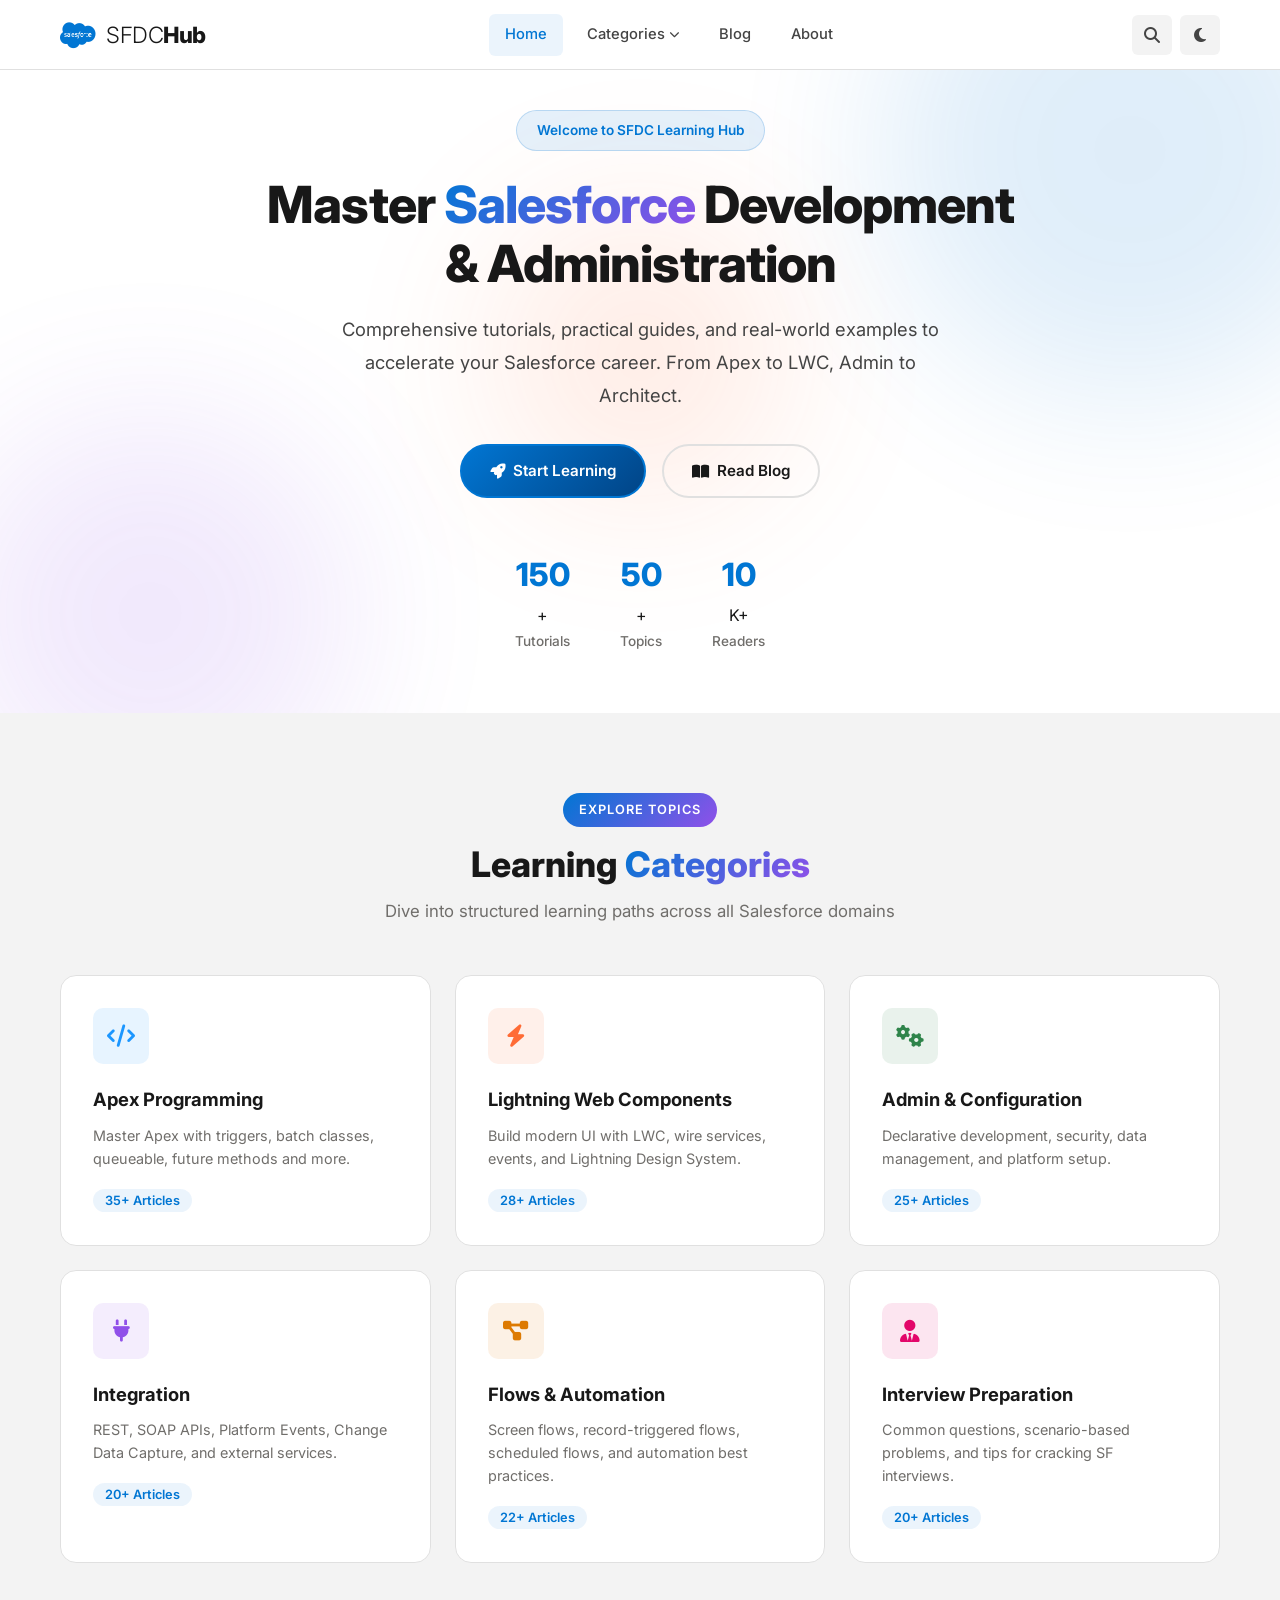
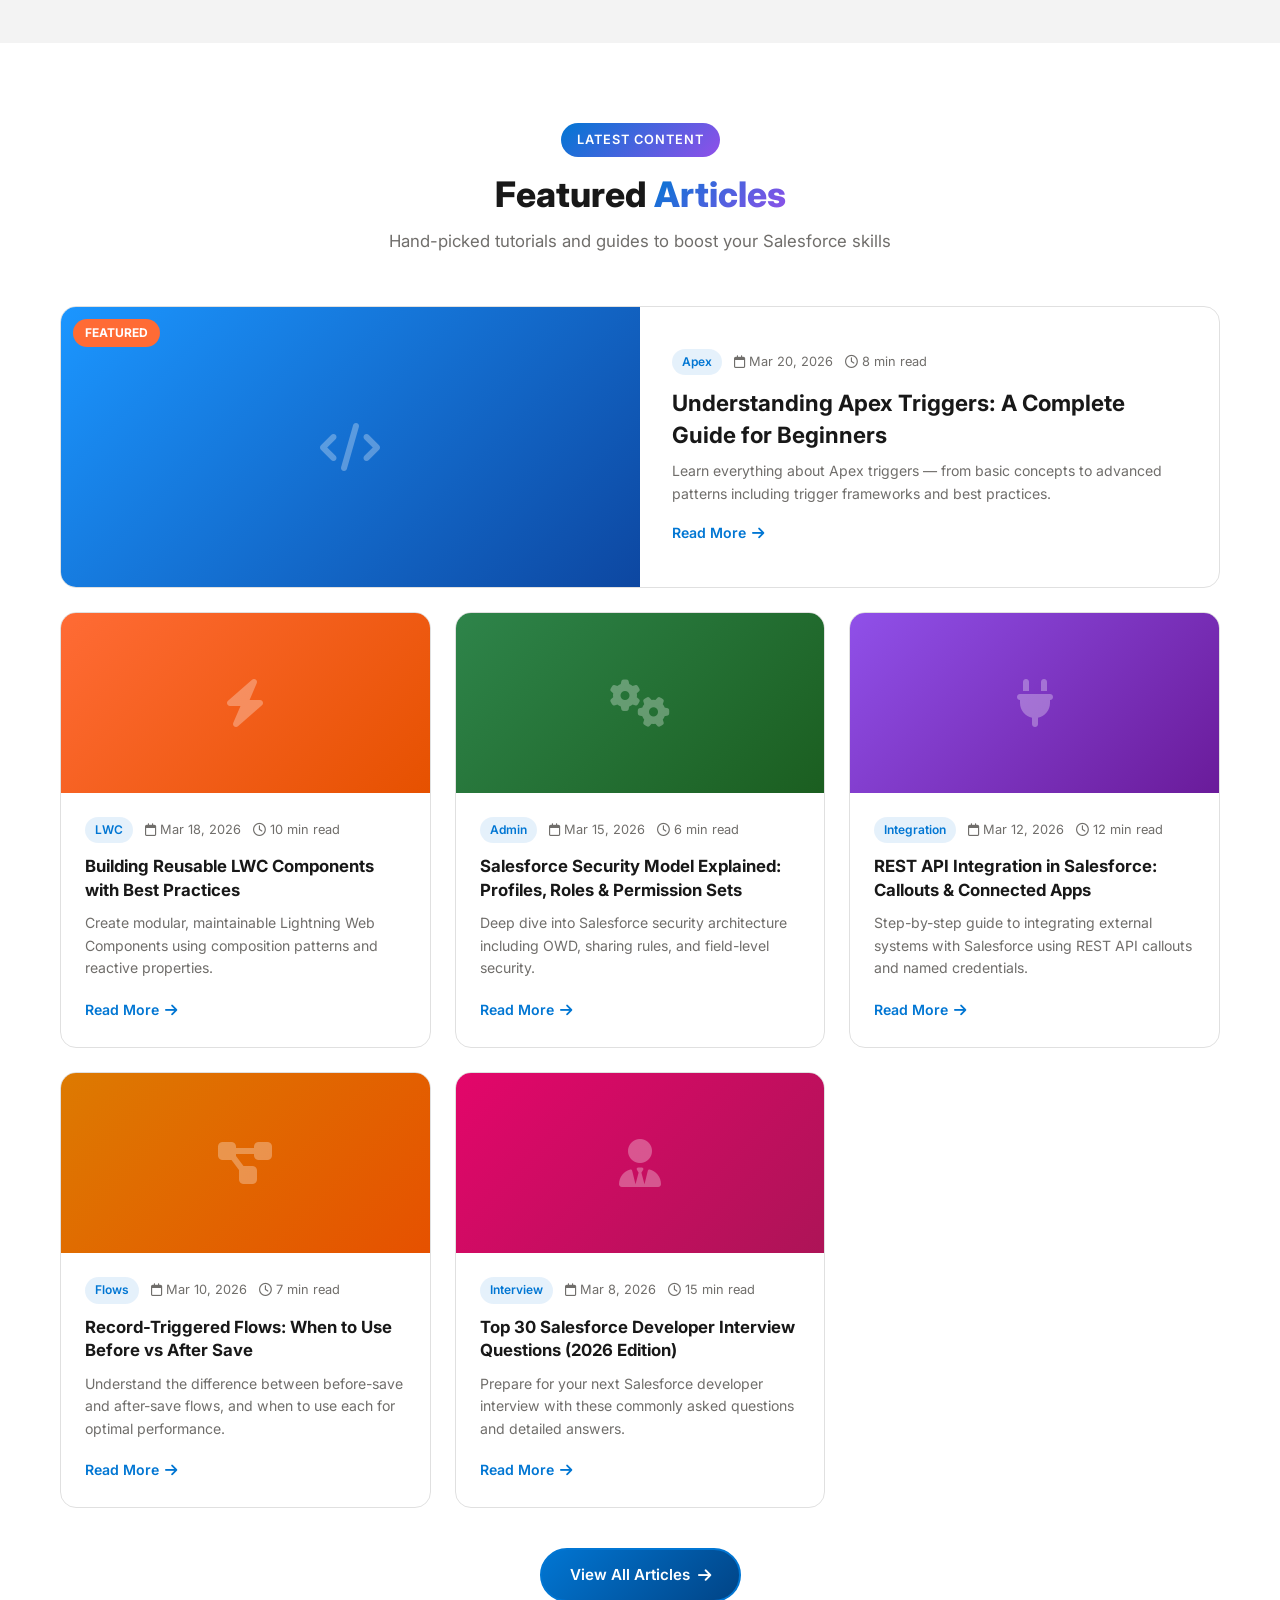
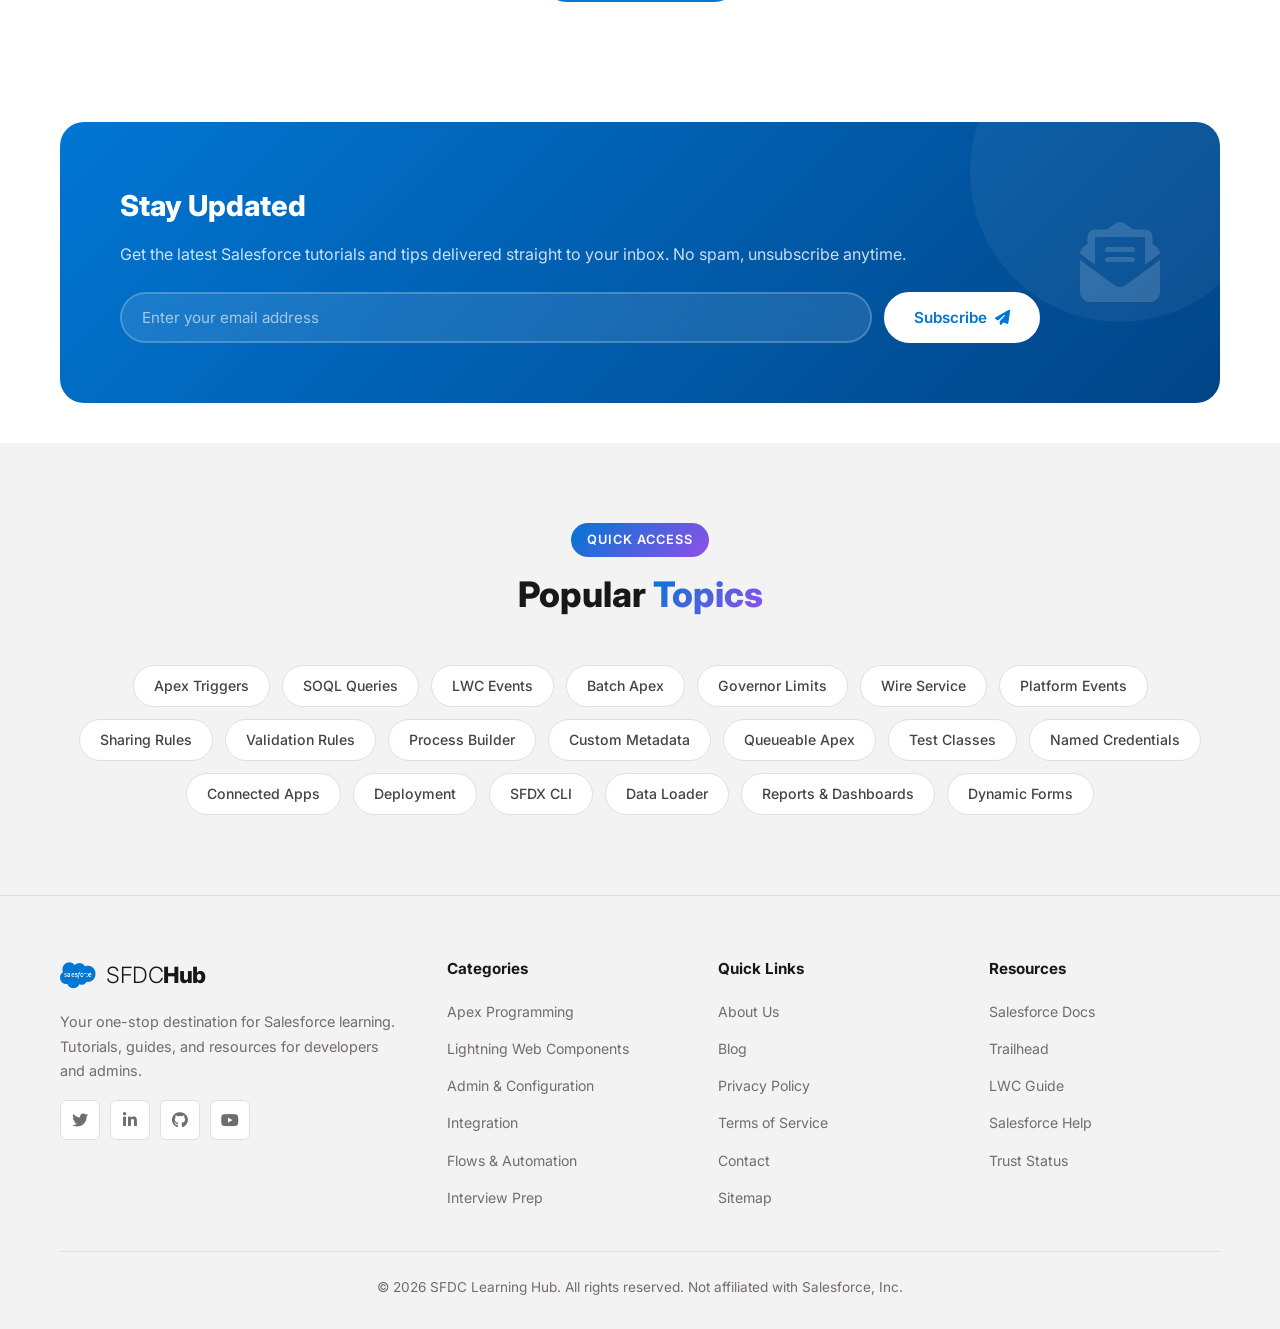
==== index.html @ 16c3002c "Initial commit - SFDC Learning Hub website" ====
<!DOCTYPE html>
<html lang="en">
<head>
    <meta charset="UTF-8">
    <meta name="viewport" content="width=device-width, initial-scale=1.0">
    <title>SFDC Learning Hub - Salesforce Tutorials, Tips & Resources</title>
    <meta name="description" content="Your one-stop destination for Salesforce tutorials, Apex guides, LWC components, Admin tips, and interview preparation.">
    <link rel="stylesheet" href="css/styles.css">
    <link rel="stylesheet" href="https://cdnjs.cloudflare.com/ajax/libs/font-awesome/6.5.1/css/all.min.css">
    <link href="https://fonts.googleapis.com/css2?family=Inter:wght@300;400;500;600;700;800&display=swap" rel="stylesheet">
</head>
<body>
    <!-- Header -->
    <header class="header" id="header">
        <div class="container">
            <div class="header-content">
                <a href="index.html" class="logo">
                    <i class="fab fa-salesforce"></i>
                    <span>SFDC<strong>Hub</strong></span>
                </a>
                <nav class="nav" id="nav">
                    <ul class="nav-list">
                        <li><a href="index.html" class="nav-link active">Home</a></li>
                        <li class="dropdown">
                            <a href="categories.html" class="nav-link">Categories <i class="fas fa-chevron-down"></i></a>
                            <ul class="dropdown-menu">
                                <li><a href="categories.html#apex">Apex</a></li>
                                <li><a href="categories.html#lwc">Lightning Web Components</a></li>
                                <li><a href="categories.html#admin">Admin</a></li>
                                <li><a href="categories.html#integration">Integration</a></li>
                                <li><a href="categories.html#flows">Flows</a></li>
                                <li><a href="categories.html#interview">Interview Prep</a></li>
                            </ul>
                        </li>
                        <li><a href="blog.html" class="nav-link">Blog</a></li>
                        <li><a href="about.html" class="nav-link">About</a></li>
                    </ul>
                </nav>
                <div class="header-actions">
                    <button class="search-toggle" id="searchToggle" aria-label="Toggle search">
                        <i class="fas fa-search"></i>
                    </button>
                    <button class="theme-toggle" id="themeToggle" aria-label="Toggle theme">
                        <i class="fas fa-moon"></i>
                    </button>
                    <button class="mobile-toggle" id="mobileToggle" aria-label="Toggle menu">
                        <span></span>
                        <span></span>
                        <span></span>
                    </button>
                </div>
            </div>
            <!-- Search Bar -->
            <div class="search-bar" id="searchBar">
                <div class="search-input-wrapper">
                    <i class="fas fa-search"></i>
                    <input type="text" placeholder="Search tutorials, guides, tips..." id="searchInput">
                    <button class="search-close" id="searchClose"><i class="fas fa-times"></i></button>
                </div>
            </div>
        </div>
    </header>

    <!-- Hero Section -->
    <section class="hero">
        <div class="hero-bg">
            <div class="hero-shape hero-shape-1"></div>
            <div class="hero-shape hero-shape-2"></div>
            <div class="hero-shape hero-shape-3"></div>
        </div>
        <div class="container">
            <div class="hero-content">
                <span class="hero-badge">Welcome to SFDC Learning Hub</span>
                <h1>Master <span class="gradient-text">Salesforce</span> Development & Administration</h1>
                <p>Comprehensive tutorials, practical guides, and real-world examples to accelerate your Salesforce career. From Apex to LWC, Admin to Architect.</p>
                <div class="hero-cta">
                    <a href="categories.html" class="btn btn-primary">
                        <i class="fas fa-rocket"></i> Start Learning
                    </a>
                    <a href="blog.html" class="btn btn-outline">
                        <i class="fas fa-book-open"></i> Read Blog
                    </a>
                </div>
                <div class="hero-stats">
                    <div class="stat">
                        <span class="stat-number" data-count="150">0</span>+
                        <span class="stat-label">Tutorials</span>
                    </div>
                    <div class="stat">
                        <span class="stat-number" data-count="50">0</span>+
                        <span class="stat-label">Topics</span>
                    </div>
                    <div class="stat">
                        <span class="stat-number" data-count="10">0</span>K+
                        <span class="stat-label">Readers</span>
                    </div>
                </div>
            </div>
        </div>
    </section>

    <!-- Categories Section -->
    <section class="categories section" id="categories">
        <div class="container">
            <div class="section-header">
                <span class="section-tag">Explore Topics</span>
                <h2>Learning <span class="gradient-text">Categories</span></h2>
                <p>Dive into structured learning paths across all Salesforce domains</p>
            </div>
            <div class="categories-grid">
                <a href="categories.html#apex" class="category-card">
                    <div class="category-icon" style="--accent: #1B96FF;">
                        <i class="fas fa-code"></i>
                    </div>
                    <h3>Apex Programming</h3>
                    <p>Master Apex with triggers, batch classes, queueable, future methods and more.</p>
                    <span class="category-count">35+ Articles</span>
                </a>
                <a href="categories.html#lwc" class="category-card">
                    <div class="category-icon" style="--accent: #FF6B35;">
                        <i class="fas fa-bolt"></i>
                    </div>
                    <h3>Lightning Web Components</h3>
                    <p>Build modern UI with LWC, wire services, events, and Lightning Design System.</p>
                    <span class="category-count">28+ Articles</span>
                </a>
                <a href="categories.html#admin" class="category-card">
                    <div class="category-icon" style="--accent: #2E844A;">
                        <i class="fas fa-cogs"></i>
                    </div>
                    <h3>Admin & Configuration</h3>
                    <p>Declarative development, security, data management, and platform setup.</p>
                    <span class="category-count">25+ Articles</span>
                </a>
                <a href="categories.html#integration" class="category-card">
                    <div class="category-icon" style="--accent: #9050E9;">
                        <i class="fas fa-plug"></i>
                    </div>
                    <h3>Integration</h3>
                    <p>REST, SOAP APIs, Platform Events, Change Data Capture, and external services.</p>
                    <span class="category-count">20+ Articles</span>
                </a>
                <a href="categories.html#flows" class="category-card">
                    <div class="category-icon" style="--accent: #DD7A01;">
                        <i class="fas fa-project-diagram"></i>
                    </div>
                    <h3>Flows & Automation</h3>
                    <p>Screen flows, record-triggered flows, scheduled flows, and automation best practices.</p>
                    <span class="category-count">22+ Articles</span>
                </a>
                <a href="categories.html#interview" class="category-card">
                    <div class="category-icon" style="--accent: #E3066A;">
                        <i class="fas fa-user-tie"></i>
                    </div>
                    <h3>Interview Preparation</h3>
                    <p>Common questions, scenario-based problems, and tips for cracking SF interviews.</p>
                    <span class="category-count">20+ Articles</span>
                </a>
            </div>
        </div>
    </section>

    <!-- Featured Posts Section -->
    <section class="featured section" id="featured">
        <div class="container">
            <div class="section-header">
                <span class="section-tag">Latest Content</span>
                <h2>Featured <span class="gradient-text">Articles</span></h2>
                <p>Hand-picked tutorials and guides to boost your Salesforce skills</p>
            </div>
            <div class="posts-grid">
                <!-- Post 1 -->
                <article class="post-card featured-post">
                    <div class="post-image">
                        <div class="post-image-placeholder" style="--bg: linear-gradient(135deg, #1B96FF, #0D47A1);">
                            <i class="fas fa-code"></i>
                        </div>
                        <span class="post-badge">Featured</span>
                    </div>
                    <div class="post-content">
                        <div class="post-meta">
                            <span class="post-category">Apex</span>
                            <span class="post-date"><i class="far fa-calendar"></i> Mar 20, 2026</span>
                            <span class="post-read"><i class="far fa-clock"></i> 8 min read</span>
                        </div>
                        <h3><a href="post.html">Understanding Apex Triggers: A Complete Guide for Beginners</a></h3>
                        <p>Learn everything about Apex triggers &mdash; from basic concepts to advanced patterns including trigger frameworks and best practices.</p>
                        <a href="post.html" class="read-more">Read More <i class="fas fa-arrow-right"></i></a>
                    </div>
                </article>

                <!-- Post 2 -->
                <article class="post-card">
                    <div class="post-image">
                        <div class="post-image-placeholder" style="--bg: linear-gradient(135deg, #FF6B35, #E65100);">
                            <i class="fas fa-bolt"></i>
                        </div>
                    </div>
                    <div class="post-content">
                        <div class="post-meta">
                            <span class="post-category">LWC</span>
                            <span class="post-date"><i class="far fa-calendar"></i> Mar 18, 2026</span>
                            <span class="post-read"><i class="far fa-clock"></i> 10 min read</span>
                        </div>
                        <h3><a href="post.html">Building Reusable LWC Components with Best Practices</a></h3>
                        <p>Create modular, maintainable Lightning Web Components using composition patterns and reactive properties.</p>
                        <a href="post.html" class="read-more">Read More <i class="fas fa-arrow-right"></i></a>
                    </div>
                </article>

                <!-- Post 3 -->
                <article class="post-card">
                    <div class="post-image">
                        <div class="post-image-placeholder" style="--bg: linear-gradient(135deg, #2E844A, #1B5E20);">
                            <i class="fas fa-cogs"></i>
                        </div>
                    </div>
                    <div class="post-content">
                        <div class="post-meta">
                            <span class="post-category">Admin</span>
                            <span class="post-date"><i class="far fa-calendar"></i> Mar 15, 2026</span>
                            <span class="post-read"><i class="far fa-clock"></i> 6 min read</span>
                        </div>
                        <h3><a href="post.html">Salesforce Security Model Explained: Profiles, Roles & Permission Sets</a></h3>
                        <p>Deep dive into Salesforce security architecture including OWD, sharing rules, and field-level security.</p>
                        <a href="post.html" class="read-more">Read More <i class="fas fa-arrow-right"></i></a>
                    </div>
                </article>

                <!-- Post 4 -->
                <article class="post-card">
                    <div class="post-image">
                        <div class="post-image-placeholder" style="--bg: linear-gradient(135deg, #9050E9, #6A1B9A);">
                            <i class="fas fa-plug"></i>
                        </div>
                    </div>
                    <div class="post-content">
                        <div class="post-meta">
                            <span class="post-category">Integration</span>
                            <span class="post-date"><i class="far fa-calendar"></i> Mar 12, 2026</span>
                            <span class="post-read"><i class="far fa-clock"></i> 12 min read</span>
                        </div>
                        <h3><a href="post.html">REST API Integration in Salesforce: Callouts & Connected Apps</a></h3>
                        <p>Step-by-step guide to integrating external systems with Salesforce using REST API callouts and named credentials.</p>
                        <a href="post.html" class="read-more">Read More <i class="fas fa-arrow-right"></i></a>
                    </div>
                </article>

                <!-- Post 5 -->
                <article class="post-card">
                    <div class="post-image">
                        <div class="post-image-placeholder" style="--bg: linear-gradient(135deg, #DD7A01, #E65100);">
                            <i class="fas fa-project-diagram"></i>
                        </div>
                    </div>
                    <div class="post-content">
                        <div class="post-meta">
                            <span class="post-category">Flows</span>
                            <span class="post-date"><i class="far fa-calendar"></i> Mar 10, 2026</span>
                            <span class="post-read"><i class="far fa-clock"></i> 7 min read</span>
                        </div>
                        <h3><a href="post.html">Record-Triggered Flows: When to Use Before vs After Save</a></h3>
                        <p>Understand the difference between before-save and after-save flows, and when to use each for optimal performance.</p>
                        <a href="post.html" class="read-more">Read More <i class="fas fa-arrow-right"></i></a>
                    </div>
                </article>

                <!-- Post 6 -->
                <article class="post-card">
                    <div class="post-image">
                        <div class="post-image-placeholder" style="--bg: linear-gradient(135deg, #E3066A, #AD1457);">
                            <i class="fas fa-user-tie"></i>
                        </div>
                    </div>
                    <div class="post-content">
                        <div class="post-meta">
                            <span class="post-category">Interview</span>
                            <span class="post-date"><i class="far fa-calendar"></i> Mar 8, 2026</span>
                            <span class="post-read"><i class="far fa-clock"></i> 15 min read</span>
                        </div>
                        <h3><a href="post.html">Top 30 Salesforce Developer Interview Questions (2026 Edition)</a></h3>
                        <p>Prepare for your next Salesforce developer interview with these commonly asked questions and detailed answers.</p>
                        <a href="post.html" class="read-more">Read More <i class="fas fa-arrow-right"></i></a>
                    </div>
                </article>
            </div>
            <div class="section-footer">
                <a href="blog.html" class="btn btn-primary">View All Articles <i class="fas fa-arrow-right"></i></a>
            </div>
        </div>
    </section>

    <!-- Newsletter Section -->
    <section class="newsletter section">
        <div class="container">
            <div class="newsletter-card">
                <div class="newsletter-content">
                    <h2>Stay Updated</h2>
                    <p>Get the latest Salesforce tutorials and tips delivered straight to your inbox. No spam, unsubscribe anytime.</p>
                    <form class="newsletter-form" id="newsletterForm">
                        <div class="form-group">
                            <input type="email" placeholder="Enter your email address" required>
                            <button type="submit" class="btn btn-primary">
                                Subscribe <i class="fas fa-paper-plane"></i>
                            </button>
                        </div>
                    </form>
                </div>
                <div class="newsletter-icon">
                    <i class="fas fa-envelope-open-text"></i>
                </div>
            </div>
        </div>
    </section>

    <!-- Popular Topics Section -->
    <section class="topics section">
        <div class="container">
            <div class="section-header">
                <span class="section-tag">Quick Access</span>
                <h2>Popular <span class="gradient-text">Topics</span></h2>
            </div>
            <div class="topics-cloud">
                <a href="#" class="topic-tag">Apex Triggers</a>
                <a href="#" class="topic-tag">SOQL Queries</a>
                <a href="#" class="topic-tag">LWC Events</a>
                <a href="#" class="topic-tag">Batch Apex</a>
                <a href="#" class="topic-tag">Governor Limits</a>
                <a href="#" class="topic-tag">Wire Service</a>
                <a href="#" class="topic-tag">Platform Events</a>
                <a href="#" class="topic-tag">Sharing Rules</a>
                <a href="#" class="topic-tag">Validation Rules</a>
                <a href="#" class="topic-tag">Process Builder</a>
                <a href="#" class="topic-tag">Custom Metadata</a>
                <a href="#" class="topic-tag">Queueable Apex</a>
                <a href="#" class="topic-tag">Test Classes</a>
                <a href="#" class="topic-tag">Named Credentials</a>
                <a href="#" class="topic-tag">Connected Apps</a>
                <a href="#" class="topic-tag">Deployment</a>
                <a href="#" class="topic-tag">SFDX CLI</a>
                <a href="#" class="topic-tag">Data Loader</a>
                <a href="#" class="topic-tag">Reports & Dashboards</a>
                <a href="#" class="topic-tag">Dynamic Forms</a>
            </div>
        </div>
    </section>

    <!-- Footer -->
    <footer class="footer">
        <div class="container">
            <div class="footer-grid">
                <div class="footer-brand">
                    <a href="index.html" class="logo">
                        <i class="fab fa-salesforce"></i>
                        <span>SFDC<strong>Hub</strong></span>
                    </a>
                    <p>Your one-stop destination for Salesforce learning. Tutorials, guides, and resources for developers and admins.</p>
                    <div class="social-links">
                        <a href="#" aria-label="Twitter"><i class="fab fa-twitter"></i></a>
                        <a href="#" aria-label="LinkedIn"><i class="fab fa-linkedin-in"></i></a>
                        <a href="#" aria-label="GitHub"><i class="fab fa-github"></i></a>
                        <a href="#" aria-label="YouTube"><i class="fab fa-youtube"></i></a>
                    </div>
                </div>
                <div class="footer-links">
                    <h4>Categories</h4>
                    <ul>
                        <li><a href="categories.html#apex">Apex Programming</a></li>
                        <li><a href="categories.html#lwc">Lightning Web Components</a></li>
                        <li><a href="categories.html#admin">Admin & Configuration</a></li>
                        <li><a href="categories.html#integration">Integration</a></li>
                        <li><a href="categories.html#flows">Flows & Automation</a></li>
                        <li><a href="categories.html#interview">Interview Prep</a></li>
                    </ul>
                </div>
                <div class="footer-links">
                    <h4>Quick Links</h4>
                    <ul>
                        <li><a href="about.html">About Us</a></li>
                        <li><a href="blog.html">Blog</a></li>
                        <li><a href="#">Privacy Policy</a></li>
                        <li><a href="#">Terms of Service</a></li>
                        <li><a href="#">Contact</a></li>
                        <li><a href="#">Sitemap</a></li>
                    </ul>
                </div>
                <div class="footer-links">
                    <h4>Resources</h4>
                    <ul>
                        <li><a href="https://developer.salesforce.com" target="_blank" rel="noopener">Salesforce Docs</a></li>
                        <li><a href="https://trailhead.salesforce.com" target="_blank" rel="noopener">Trailhead</a></li>
                        <li><a href="https://developer.salesforce.com/docs/platform/lwc/guide" target="_blank" rel="noopener">LWC Guide</a></li>
                        <li><a href="https://help.salesforce.com" target="_blank" rel="noopener">Salesforce Help</a></li>
                        <li><a href="https://status.salesforce.com" target="_blank" rel="noopener">Trust Status</a></li>
                    </ul>
                </div>
            </div>
            <div class="footer-bottom">
                <p>&copy; 2026 SFDC Learning Hub. All rights reserved. Not affiliated with Salesforce, Inc.</p>
            </div>
        </div>
    </footer>

    <!-- Back to Top -->
    <button class="back-to-top" id="backToTop" aria-label="Back to top">
        <i class="fas fa-chevron-up"></i>
    </button>

    <script src="js/main.js"></script>
</body>
</html>
---- css/styles.css ----
/* ==========================================
   CSS Variables & Reset
   ========================================== */
:root {
    --primary: #0176D3;
    --primary-dark: #014486;
    --primary-light: #1B96FF;
    --secondary: #FF6B35;
    --accent-green: #2E844A;
    --accent-purple: #9050E9;
    --accent-pink: #E3066A;
    --accent-orange: #DD7A01;

    --bg-primary: #FFFFFF;
    --bg-secondary: #F3F3F3;
    --bg-tertiary: #E5E5E5;
    --bg-card: #FFFFFF;
    --bg-code: #F4F6F9;

    --text-primary: #181818;
    --text-secondary: #444444;
    --text-muted: #706E6B;
    --text-inverse: #FFFFFF;

    --border-color: #E0E0E0;
    --shadow-sm: 0 1px 3px rgba(0, 0, 0, 0.08);
    --shadow-md: 0 4px 12px rgba(0, 0, 0, 0.1);
    --shadow-lg: 0 8px 30px rgba(0, 0, 0, 0.12);
    --shadow-xl: 0 20px 60px rgba(0, 0, 0, 0.15);

    --radius-sm: 6px;
    --radius-md: 10px;
    --radius-lg: 16px;
    --radius-xl: 24px;
    --radius-full: 50px;

    --transition: 0.3s ease;
    --font-family: 'Inter', -apple-system, BlinkMacSystemFont, 'Segoe UI', sans-serif;

    --header-height: 70px;
    --container-max: 1200px;
}

/* Dark Theme */
[data-theme="dark"] {
    --bg-primary: #0F1923;
    --bg-secondary: #162231;
    --bg-tertiary: #1E2D3D;
    --bg-card: #1A2938;
    --bg-code: #162231;

    --text-primary: #F0F0F0;
    --text-secondary: #C9C9C9;
    --text-muted: #8B9DB3;

    --border-color: #2A3A4A;
    --shadow-sm: 0 1px 3px rgba(0, 0, 0, 0.3);
    --shadow-md: 0 4px 12px rgba(0, 0, 0, 0.4);
    --shadow-lg: 0 8px 30px rgba(0, 0, 0, 0.5);
    --shadow-xl: 0 20px 60px rgba(0, 0, 0, 0.6);
}

/* Reset */
*, *::before, *::after {
    margin: 0;
    padding: 0;
    box-sizing: border-box;
}

html {
    scroll-behavior: smooth;
    scroll-padding-top: var(--header-height);
}

body {
    font-family: var(--font-family);
    background-color: var(--bg-primary);
    color: var(--text-primary);
    line-height: 1.7;
    overflow-x: hidden;
}

a {
    text-decoration: none;
    color: inherit;
    transition: color var(--transition);
}

ul {
    list-style: none;
}

img {
    max-width: 100%;
    height: auto;
    display: block;
}

/* ==========================================
   Utility Classes
   ========================================== */
.container {
    max-width: var(--container-max);
    margin: 0 auto;
    padding: 0 20px;
}

.section {
    padding: 80px 0;
}

.gradient-text {
    background: linear-gradient(135deg, var(--primary), var(--accent-purple));
    -webkit-background-clip: text;
    background-clip: text;
    -webkit-text-fill-color: transparent;
}

.section-header {
    text-align: center;
    margin-bottom: 50px;
}

.section-tag {
    display: inline-block;
    background: linear-gradient(135deg, var(--primary), var(--accent-purple));
    color: white;
    padding: 6px 16px;
    border-radius: var(--radius-full);
    font-size: 0.8rem;
    font-weight: 600;
    text-transform: uppercase;
    letter-spacing: 1px;
    margin-bottom: 16px;
}

.section-header h2 {
    font-size: 2.2rem;
    font-weight: 800;
    margin-bottom: 12px;
    line-height: 1.2;
}

.section-header p {
    color: var(--text-muted);
    font-size: 1.05rem;
    max-width: 600px;
    margin: 0 auto;
}

.section-footer {
    text-align: center;
    margin-top: 40px;
}

/* ==========================================
   Buttons
   ========================================== */
.btn {
    display: inline-flex;
    align-items: center;
    gap: 8px;
    padding: 12px 28px;
    border-radius: var(--radius-full);
    font-weight: 600;
    font-size: 0.95rem;
    border: 2px solid transparent;
    cursor: pointer;
    transition: all var(--transition);
    font-family: var(--font-family);
}

.btn-primary {
    background: linear-gradient(135deg, var(--primary), var(--primary-dark));
    color: white;
    border-color: var(--primary);
}

.btn-primary:hover {
    background: linear-gradient(135deg, var(--primary-light), var(--primary));
    transform: translateY(-2px);
    box-shadow: 0 8px 25px rgba(1, 118, 211, 0.35);
}

.btn-outline {
    background: transparent;
    color: var(--text-primary);
    border-color: var(--border-color);
}

.btn-outline:hover {
    border-color: var(--primary);
    color: var(--primary);
    transform: translateY(-2px);
}

/* ==========================================
   Header
   ========================================== */
.header {
    position: fixed;
    top: 0;
    left: 0;
    right: 0;
    height: var(--header-height);
    background: var(--bg-primary);
    border-bottom: 1px solid var(--border-color);
    z-index: 1000;
    transition: all var(--transition);
}

.header.scrolled {
    box-shadow: var(--shadow-md);
}

.header-content {
    display: flex;
    align-items: center;
    justify-content: space-between;
    height: var(--header-height);
}

.logo {
    display: flex;
    align-items: center;
    gap: 10px;
    font-size: 1.4rem;
    color: var(--text-primary);
}

.logo i {
    font-size: 1.8rem;
    color: var(--primary);
}

.logo span {
    font-weight: 300;
    letter-spacing: -0.5px;
}

.logo strong {
    font-weight: 800;
}

/* Navigation */
.nav-list {
    display: flex;
    align-items: center;
    gap: 8px;
}

.nav-link {
    padding: 8px 16px;
    border-radius: var(--radius-sm);
    font-weight: 500;
    font-size: 0.92rem;
    color: var(--text-secondary);
    transition: all var(--transition);
    display: flex;
    align-items: center;
    gap: 4px;
}

.nav-link:hover, .nav-link.active {
    color: var(--primary);
    background: rgba(1, 118, 211, 0.08);
}

.nav-link i {
    font-size: 0.65rem;
    transition: transform var(--transition);
}

/* Dropdown */
.dropdown {
    position: relative;
}

.dropdown-menu {
    position: absolute;
    top: 100%;
    left: 0;
    min-width: 220px;
    background: var(--bg-card);
    border: 1px solid var(--border-color);
    border-radius: var(--radius-md);
    box-shadow: var(--shadow-lg);
    padding: 8px;
    opacity: 0;
    visibility: hidden;
    transform: translateY(10px);
    transition: all var(--transition);
    z-index: 100;
}

.dropdown:hover .dropdown-menu {
    opacity: 1;
    visibility: visible;
    transform: translateY(0);
}

.dropdown:hover .nav-link i {
    transform: rotate(180deg);
}

.dropdown-menu a {
    display: block;
    padding: 10px 14px;
    border-radius: var(--radius-sm);
    font-size: 0.9rem;
    color: var(--text-secondary);
    transition: all var(--transition);
}

.dropdown-menu a:hover {
    background: rgba(1, 118, 211, 0.08);
    color: var(--primary);
}

/* Header Actions */
.header-actions {
    display: flex;
    align-items: center;
    gap: 8px;
}

.search-toggle, .theme-toggle {
    width: 40px;
    height: 40px;
    border: none;
    background: var(--bg-secondary);
    border-radius: var(--radius-sm);
    cursor: pointer;
    display: flex;
    align-items: center;
    justify-content: center;
    color: var(--text-secondary);
    font-size: 1rem;
    transition: all var(--transition);
}

.search-toggle:hover, .theme-toggle:hover {
    background: var(--primary);
    color: white;
}

/* Mobile Toggle */
.mobile-toggle {
    display: none;
    flex-direction: column;
    gap: 5px;
    width: 40px;
    height: 40px;
    border: none;
    background: var(--bg-secondary);
    border-radius: var(--radius-sm);
    cursor: pointer;
    align-items: center;
    justify-content: center;
    padding: 10px;
}

.mobile-toggle span {
    display: block;
    width: 20px;
    height: 2px;
    background: var(--text-secondary);
    border-radius: 2px;
    transition: all var(--transition);
}

.mobile-toggle.active span:nth-child(1) {
    transform: rotate(45deg) translate(5px, 5px);
}

.mobile-toggle.active span:nth-child(2) {
    opacity: 0;
}

.mobile-toggle.active span:nth-child(3) {
    transform: rotate(-45deg) translate(5px, -5px);
}

/* Search Bar */
.search-bar {
    position: absolute;
    top: 100%;
    left: 0;
    right: 0;
    background: var(--bg-card);
    border-bottom: 1px solid var(--border-color);
    padding: 16px 20px;
    box-shadow: var(--shadow-md);
    opacity: 0;
    visibility: hidden;
    transform: translateY(-10px);
    transition: all var(--transition);
}

.search-bar.active {
    opacity: 1;
    visibility: visible;
    transform: translateY(0);
}

.search-input-wrapper {
    max-width: var(--container-max);
    margin: 0 auto;
    display: flex;
    align-items: center;
    gap: 12px;
    background: var(--bg-secondary);
    padding: 12px 20px;
    border-radius: var(--radius-full);
}

.search-input-wrapper i {
    color: var(--text-muted);
}

.search-input-wrapper input {
    flex: 1;
    border: none;
    background: none;
    outline: none;
    font-size: 1rem;
    color: var(--text-primary);
    font-family: var(--font-family);
}

.search-close {
    border: none;
    background: none;
    cursor: pointer;
    color: var(--text-muted);
    font-size: 1rem;
    padding: 4px;
}

/* ==========================================
   Hero Section
   ========================================== */
.hero {
    position: relative;
    min-height: 600px;
    display: flex;
    align-items: center;
    padding-top: calc(var(--header-height) + 40px);
    padding-bottom: 60px;
    overflow: hidden;
}

.hero-bg {
    position: absolute;
    inset: 0;
    overflow: hidden;
}

.hero-shape {
    position: absolute;
    border-radius: 50%;
    filter: blur(80px);
    opacity: 0.12;
}

.hero-shape-1 {
    width: 500px;
    height: 500px;
    background: var(--primary);
    top: -100px;
    right: -100px;
}

.hero-shape-2 {
    width: 400px;
    height: 400px;
    background: var(--accent-purple);
    bottom: -100px;
    left: -50px;
}

.hero-shape-3 {
    width: 300px;
    height: 300px;
    background: var(--secondary);
    top: 50%;
    left: 50%;
    transform: translate(-50%, -50%);
}

.hero-content {
    position: relative;
    text-align: center;
    max-width: 780px;
    margin: 0 auto;
}

.hero-badge {
    display: inline-block;
    background: rgba(1, 118, 211, 0.1);
    color: var(--primary);
    padding: 8px 20px;
    border-radius: var(--radius-full);
    font-size: 0.85rem;
    font-weight: 600;
    margin-bottom: 24px;
    border: 1px solid rgba(1, 118, 211, 0.2);
}

.hero h1 {
    font-size: 3.2rem;
    font-weight: 800;
    line-height: 1.15;
    margin-bottom: 20px;
    letter-spacing: -1px;
}

.hero p {
    font-size: 1.15rem;
    color: var(--text-secondary);
    max-width: 620px;
    margin: 0 auto 32px;
    line-height: 1.8;
}

.hero-cta {
    display: flex;
    align-items: center;
    justify-content: center;
    gap: 16px;
    margin-bottom: 50px;
}

.hero-stats {
    display: flex;
    align-items: center;
    justify-content: center;
    gap: 50px;
}

.stat {
    text-align: center;
}

.stat-number {
    display: block;
    font-size: 2rem;
    font-weight: 800;
    color: var(--primary);
}

.stat-label {
    display: block;
    font-size: 0.85rem;
    color: var(--text-muted);
    font-weight: 500;
}

/* ==========================================
   Categories Grid
   ========================================== */
.categories {
    background: var(--bg-secondary);
}

.categories-grid {
    display: grid;
    grid-template-columns: repeat(3, 1fr);
    gap: 24px;
}

.category-card {
    background: var(--bg-card);
    border: 1px solid var(--border-color);
    border-radius: var(--radius-lg);
    padding: 32px;
    transition: all var(--transition);
    display: block;
}

.category-card:hover {
    transform: translateY(-5px);
    box-shadow: var(--shadow-lg);
    border-color: transparent;
}

.category-icon {
    width: 56px;
    height: 56px;
    border-radius: var(--radius-md);
    display: flex;
    align-items: center;
    justify-content: center;
    font-size: 1.4rem;
    color: var(--accent, var(--primary));
    background: color-mix(in srgb, var(--accent, var(--primary)) 10%, transparent);
    margin-bottom: 20px;
}

.category-card h3 {
    font-size: 1.15rem;
    font-weight: 700;
    margin-bottom: 8px;
}

.category-card p {
    color: var(--text-muted);
    font-size: 0.9rem;
    margin-bottom: 16px;
    line-height: 1.6;
}

.category-count {
    font-size: 0.8rem;
    font-weight: 600;
    color: var(--primary);
    background: rgba(1, 118, 211, 0.08);
    padding: 4px 12px;
    border-radius: var(--radius-full);
}

/* ==========================================
   Posts Grid
   ========================================== */
.posts-grid {
    display: grid;
    grid-template-columns: repeat(3, 1fr);
    gap: 24px;
}

.post-card {
    background: var(--bg-card);
    border: 1px solid var(--border-color);
    border-radius: var(--radius-lg);
    overflow: hidden;
    transition: all var(--transition);
}

.post-card:hover {
    transform: translateY(-5px);
    box-shadow: var(--shadow-lg);
}

.post-image {
    position: relative;
    height: 180px;
    overflow: hidden;
}

.post-image-placeholder {
    width: 100%;
    height: 100%;
    background: var(--bg, linear-gradient(135deg, var(--primary), var(--primary-dark)));
    display: flex;
    align-items: center;
    justify-content: center;
    font-size: 3rem;
    color: rgba(255, 255, 255, 0.3);
}

.post-badge {
    position: absolute;
    top: 12px;
    left: 12px;
    background: var(--secondary);
    color: white;
    padding: 4px 12px;
    border-radius: var(--radius-full);
    font-size: 0.75rem;
    font-weight: 700;
    text-transform: uppercase;
}

.post-content {
    padding: 24px;
}

.post-meta {
    display: flex;
    flex-wrap: wrap;
    align-items: center;
    gap: 12px;
    margin-bottom: 12px;
}

.post-category {
    background: rgba(1, 118, 211, 0.1);
    color: var(--primary);
    padding: 3px 10px;
    border-radius: var(--radius-full);
    font-size: 0.75rem;
    font-weight: 600;
}

.post-date, .post-read {
    font-size: 0.8rem;
    color: var(--text-muted);
    display: flex;
    align-items: center;
    gap: 4px;
}

.post-content h3 {
    font-size: 1.05rem;
    font-weight: 700;
    line-height: 1.4;
    margin-bottom: 10px;
}

.post-content h3 a:hover {
    color: var(--primary);
}

.post-content > p {
    color: var(--text-muted);
    font-size: 0.88rem;
    line-height: 1.6;
    margin-bottom: 16px;
    display: -webkit-box;
    -webkit-line-clamp: 3;
    -webkit-box-orient: vertical;
    overflow: hidden;
}

.read-more {
    display: inline-flex;
    align-items: center;
    gap: 6px;
    color: var(--primary);
    font-weight: 600;
    font-size: 0.88rem;
    transition: all var(--transition);
}

.read-more:hover {
    gap: 10px;
}

/* Featured Post */
.featured-post {
    grid-column: 1 / -1;
    display: grid;
    grid-template-columns: 1fr 1fr;
}

.featured-post .post-image {
    height: 100%;
    min-height: 280px;
}

.featured-post .post-content {
    padding: 32px;
    display: flex;
    flex-direction: column;
    justify-content: center;
}

.featured-post .post-content h3 {
    font-size: 1.4rem;
}

/* ==========================================
   Newsletter
   ========================================== */
.newsletter {
    padding: 40px 0;
}

.newsletter-card {
    background: linear-gradient(135deg, var(--primary), var(--primary-dark));
    border-radius: var(--radius-xl);
    padding: 60px;
    display: flex;
    align-items: center;
    justify-content: space-between;
    gap: 40px;
    position: relative;
    overflow: hidden;
}

.newsletter-card::before {
    content: '';
    position: absolute;
    width: 300px;
    height: 300px;
    background: rgba(255, 255, 255, 0.05);
    border-radius: 50%;
    top: -100px;
    right: -50px;
}

.newsletter-content {
    position: relative;
    flex: 1;
}

.newsletter-content h2 {
    color: white;
    font-size: 1.8rem;
    font-weight: 800;
    margin-bottom: 10px;
}

.newsletter-content p {
    color: rgba(255, 255, 255, 0.8);
    margin-bottom: 24px;
    font-size: 1rem;
}

.newsletter-form .form-group {
    display: flex;
    gap: 12px;
}

.newsletter-form input {
    flex: 1;
    padding: 14px 20px;
    border-radius: var(--radius-full);
    border: 2px solid rgba(255, 255, 255, 0.2);
    background: rgba(255, 255, 255, 0.1);
    color: white;
    font-size: 0.95rem;
    outline: none;
    font-family: var(--font-family);
    backdrop-filter: blur(10px);
}

.newsletter-form input::placeholder {
    color: rgba(255, 255, 255, 0.6);
}

.newsletter-form input:focus {
    border-color: rgba(255, 255, 255, 0.5);
}

.newsletter-form .btn {
    background: white;
    color: var(--primary);
    border-color: white;
    white-space: nowrap;
}

.newsletter-form .btn:hover {
    background: var(--bg-secondary);
    transform: translateY(-2px);
}

.newsletter-icon {
    font-size: 5rem;
    color: rgba(255, 255, 255, 0.15);
    position: relative;
}

/* ==========================================
   Topics Cloud
   ========================================== */
.topics {
    background: var(--bg-secondary);
}

.topics-cloud {
    display: flex;
    flex-wrap: wrap;
    justify-content: center;
    gap: 12px;
}

.topic-tag {
    padding: 8px 20px;
    background: var(--bg-card);
    border: 1px solid var(--border-color);
    border-radius: var(--radius-full);
    font-size: 0.88rem;
    font-weight: 500;
    color: var(--text-secondary);
    transition: all var(--transition);
}

.topic-tag:hover {
    background: var(--primary);
    color: white;
    border-color: var(--primary);
    transform: translateY(-2px);
}

/* ==========================================
   Footer
   ========================================== */
.footer {
    background: var(--bg-secondary);
    border-top: 1px solid var(--border-color);
    padding: 60px 0 30px;
}

.footer-grid {
    display: grid;
    grid-template-columns: 1.5fr 1fr 1fr 1fr;
    gap: 40px;
    margin-bottom: 40px;
}

.footer-brand p {
    color: var(--text-muted);
    font-size: 0.9rem;
    margin: 16px 0;
    line-height: 1.7;
}

.social-links {
    display: flex;
    gap: 10px;
}

.social-links a {
    width: 40px;
    height: 40px;
    border-radius: var(--radius-sm);
    background: var(--bg-primary);
    border: 1px solid var(--border-color);
    display: flex;
    align-items: center;
    justify-content: center;
    color: var(--text-muted);
    transition: all var(--transition);
}

.social-links a:hover {
    background: var(--primary);
    border-color: var(--primary);
    color: white;
}

.footer-links h4 {
    font-size: 0.95rem;
    font-weight: 700;
    margin-bottom: 16px;
    color: var(--text-primary);
}

.footer-links ul {
    display: flex;
    flex-direction: column;
    gap: 10px;
}

.footer-links a {
    font-size: 0.88rem;
    color: var(--text-muted);
    transition: all var(--transition);
}

.footer-links a:hover {
    color: var(--primary);
    padding-left: 4px;
}

.footer-bottom {
    border-top: 1px solid var(--border-color);
    padding-top: 24px;
    text-align: center;
}

.footer-bottom p {
    font-size: 0.85rem;
    color: var(--text-muted);
}

/* ==========================================
   Back to Top
   ========================================== */
.back-to-top {
    position: fixed;
    bottom: 30px;
    right: 30px;
    width: 44px;
    height: 44px;
    border: none;
    background: var(--primary);
    color: white;
    border-radius: var(--radius-sm);
    cursor: pointer;
    opacity: 0;
    visibility: hidden;
    transform: translateY(20px);
    transition: all var(--transition);
    font-size: 1rem;
    box-shadow: var(--shadow-md);
    z-index: 999;
}

.back-to-top.visible {
    opacity: 1;
    visibility: visible;
    transform: translateY(0);
}

.back-to-top:hover {
    background: var(--primary-dark);
    transform: translateY(-3px);
}

/* ==========================================
   Blog Page Styles
   ========================================== */
.page-header {
    padding-top: calc(var(--header-height) + 60px);
    padding-bottom: 40px;
    background: var(--bg-secondary);
    text-align: center;
}

.page-header h1 {
    font-size: 2.5rem;
    font-weight: 800;
    margin-bottom: 12px;
}

.page-header p {
    color: var(--text-muted);
    font-size: 1.05rem;
}

.blog-layout {
    display: grid;
    grid-template-columns: 1fr 320px;
    gap: 40px;
}

/* Sidebar */
.sidebar {
    position: sticky;
    top: calc(var(--header-height) + 20px);
    height: fit-content;
}

.sidebar-widget {
    background: var(--bg-card);
    border: 1px solid var(--border-color);
    border-radius: var(--radius-lg);
    padding: 24px;
    margin-bottom: 24px;
}

.sidebar-widget h3 {
    font-size: 1rem;
    font-weight: 700;
    margin-bottom: 16px;
    padding-bottom: 12px;
    border-bottom: 2px solid var(--border-color);
}

.sidebar-categories li {
    margin-bottom: 8px;
}

.sidebar-categories a {
    display: flex;
    align-items: center;
    justify-content: space-between;
    padding: 10px 12px;
    border-radius: var(--radius-sm);
    color: var(--text-secondary);
    font-size: 0.9rem;
    transition: all var(--transition);
}

.sidebar-categories a:hover {
    background: rgba(1, 118, 211, 0.08);
    color: var(--primary);
}

.sidebar-categories .count {
    background: var(--bg-secondary);
    padding: 2px 10px;
    border-radius: var(--radius-full);
    font-size: 0.8rem;
    font-weight: 600;
}

/* Filter Tabs */
.filter-tabs {
    display: flex;
    flex-wrap: wrap;
    gap: 8px;
    margin-bottom: 30px;
}

.filter-tab {
    padding: 8px 20px;
    border: 1px solid var(--border-color);
    background: var(--bg-card);
    border-radius: var(--radius-full);
    font-size: 0.88rem;
    font-weight: 500;
    cursor: pointer;
    transition: all var(--transition);
    font-family: var(--font-family);
    color: var(--text-secondary);
}

.filter-tab:hover, .filter-tab.active {
    background: var(--primary);
    color: white;
    border-color: var(--primary);
}

/* ==========================================
   Single Post Page
   ========================================== */
.post-hero {
    padding-top: calc(var(--header-height) + 40px);
    padding-bottom: 40px;
    background: var(--bg-secondary);
}

.post-hero-content {
    max-width: 800px;
    margin: 0 auto;
}

.breadcrumb {
    display: flex;
    align-items: center;
    gap: 8px;
    margin-bottom: 24px;
    font-size: 0.85rem;
    color: var(--text-muted);
}

.breadcrumb a:hover {
    color: var(--primary);
}

.breadcrumb i {
    font-size: 0.65rem;
}

.post-hero h1 {
    font-size: 2.2rem;
    font-weight: 800;
    line-height: 1.3;
    margin-bottom: 20px;
}

.post-author {
    display: flex;
    align-items: center;
    gap: 12px;
}

.author-avatar {
    width: 44px;
    height: 44px;
    border-radius: 50%;
    background: linear-gradient(135deg, var(--primary), var(--accent-purple));
    display: flex;
    align-items: center;
    justify-content: center;
    color: white;
    font-weight: 700;
    font-size: 1rem;
}

.author-info .name {
    font-weight: 600;
    font-size: 0.92rem;
}

.author-info .date {
    font-size: 0.82rem;
    color: var(--text-muted);
}

/* Post Body */
.post-body {
    max-width: 800px;
    margin: 0 auto;
    padding: 40px 0 80px;
}

.post-body h2 {
    font-size: 1.6rem;
    font-weight: 700;
    margin: 40px 0 16px;
    padding-top: 20px;
}

.post-body h3 {
    font-size: 1.3rem;
    font-weight: 600;
    margin: 30px 0 12px;
}

.post-body p {
    margin-bottom: 18px;
    color: var(--text-secondary);
    font-size: 1.02rem;
    line-height: 1.8;
}

.post-body ul, .post-body ol {
    margin: 16px 0;
    padding-left: 24px;
}

.post-body li {
    margin-bottom: 8px;
    color: var(--text-secondary);
    line-height: 1.7;
    list-style: disc;
}

.post-body ol li {
    list-style: decimal;
}

.post-body code {
    background: var(--bg-code);
    padding: 2px 8px;
    border-radius: 4px;
    font-size: 0.9rem;
    color: var(--accent-pink);
    font-family: 'Fira Code', 'Consolas', monospace;
}

.post-body pre {
    background: #1E1E1E;
    color: #D4D4D4;
    padding: 24px;
    border-radius: var(--radius-md);
    overflow-x: auto;
    margin: 24px 0;
    line-height: 1.6;
}

.post-body pre code {
    background: none;
    color: inherit;
    padding: 0;
}

.post-body blockquote {
    border-left: 4px solid var(--primary);
    padding: 16px 24px;
    background: rgba(1, 118, 211, 0.05);
    border-radius: 0 var(--radius-sm) var(--radius-sm) 0;
    margin: 24px 0;
}

.post-body blockquote p {
    color: var(--text-primary);
    font-style: italic;
}

/* Post Tags */
.post-tags {
    display: flex;
    flex-wrap: wrap;
    gap: 8px;
    margin-top: 40px;
    padding-top: 24px;
    border-top: 1px solid var(--border-color);
}

.post-tags a {
    padding: 6px 14px;
    background: var(--bg-secondary);
    border-radius: var(--radius-full);
    font-size: 0.82rem;
    font-weight: 500;
    color: var(--text-muted);
    transition: all var(--transition);
}

.post-tags a:hover {
    background: var(--primary);
    color: white;
}

/* ==========================================
   About Page
   ========================================== */
.about-hero {
    padding-top: calc(var(--header-height) + 60px);
    padding-bottom: 60px;
    background: var(--bg-secondary);
    text-align: center;
}

.about-hero h1 {
    font-size: 2.5rem;
    font-weight: 800;
    margin-bottom: 16px;
}

.about-hero p {
    color: var(--text-muted);
    font-size: 1.1rem;
    max-width: 600px;
    margin: 0 auto;
}

.about-content {
    max-width: 800px;
    margin: 0 auto;
    padding: 60px 20px;
}

.about-content h2 {
    font-size: 1.6rem;
    font-weight: 700;
    margin: 40px 0 16px;
}

.about-content p {
    color: var(--text-secondary);
    margin-bottom: 18px;
    line-height: 1.8;
}

.about-features {
    display: grid;
    grid-template-columns: repeat(2, 1fr);
    gap: 24px;
    margin: 40px 0;
}

.about-feature {
    padding: 24px;
    background: var(--bg-secondary);
    border-radius: var(--radius-lg);
    border: 1px solid var(--border-color);
}

.about-feature i {
    font-size: 1.8rem;
    color: var(--primary);
    margin-bottom: 12px;
}

.about-feature h3 {
    font-size: 1.05rem;
    font-weight: 700;
    margin-bottom: 8px;
}

.about-feature p {
    font-size: 0.9rem;
    color: var(--text-muted);
}

/* ==========================================
   Pagination
   ========================================== */
.pagination {
    display: flex;
    align-items: center;
    justify-content: center;
    gap: 8px;
    margin-top: 40px;
}

.pagination a, .pagination span {
    width: 40px;
    height: 40px;
    display: flex;
    align-items: center;
    justify-content: center;
    border-radius: var(--radius-sm);
    font-weight: 600;
    font-size: 0.9rem;
    border: 1px solid var(--border-color);
    background: var(--bg-card);
    color: var(--text-secondary);
    transition: all var(--transition);
}

.pagination a:hover, .pagination .active {
    background: var(--primary);
    color: white;
    border-color: var(--primary);
}

/* ==========================================
   Responsive Design
   ========================================== */
@media (max-width: 1024px) {
    .hero h1 {
        font-size: 2.5rem;
    }

    .categories-grid {
        grid-template-columns: repeat(2, 1fr);
    }

    .posts-grid {
        grid-template-columns: repeat(2, 1fr);
    }

    .featured-post {
        grid-column: 1 / -1;
    }

    .footer-grid {
        grid-template-columns: repeat(2, 1fr);
    }

    .blog-layout {
        grid-template-columns: 1fr;
    }

    .sidebar {
        position: static;
    }
}

@media (max-width: 768px) {
    :root {
        --header-height: 60px;
    }

    .nav {
        position: fixed;
        top: var(--header-height);
        left: 0;
        right: 0;
        bottom: 0;
        background: var(--bg-primary);
        padding: 20px;
        opacity: 0;
        visibility: hidden;
        transform: translateX(-100%);
        transition: all var(--transition);
        z-index: 999;
    }

    .nav.active {
        opacity: 1;
        visibility: visible;
        transform: translateX(0);
    }

    .nav-list {
        flex-direction: column;
        gap: 4px;
    }

    .nav-link {
        padding: 14px 16px;
        font-size: 1rem;
    }

    .dropdown-menu {
        position: static;
        opacity: 1;
        visibility: visible;
        transform: none;
        box-shadow: none;
        border: none;
        padding-left: 16px;
        background: transparent;
        display: none;
    }

    .dropdown.open .dropdown-menu {
        display: block;
    }

    .mobile-toggle {
        display: flex;
    }

    .hero {
        min-height: auto;
        padding-top: calc(var(--header-height) + 30px);
        padding-bottom: 40px;
    }

    .hero h1 {
        font-size: 2rem;
    }

    .hero p {
        font-size: 1rem;
    }

    .hero-cta {
        flex-direction: column;
    }

    .hero-stats {
        gap: 30px;
    }

    .stat-number {
        font-size: 1.5rem;
    }

    .section {
        padding: 50px 0;
    }

    .section-header h2 {
        font-size: 1.8rem;
    }

    .categories-grid {
        grid-template-columns: 1fr;
    }

    .posts-grid {
        grid-template-columns: 1fr;
    }

    .featured-post {
        grid-template-columns: 1fr;
    }

    .featured-post .post-image {
        min-height: 200px;
    }

    .newsletter-card {
        padding: 40px 24px;
        flex-direction: column;
        text-align: center;
    }

    .newsletter-icon {
        display: none;
    }

    .newsletter-form .form-group {
        flex-direction: column;
    }

    .footer-grid {
        grid-template-columns: 1fr;
        gap: 30px;
    }

    .about-features {
        grid-template-columns: 1fr;
    }

    .post-hero h1 {
        font-size: 1.7rem;
    }
}

@media (max-width: 480px) {
    .hero h1 {
        font-size: 1.7rem;
    }

    .hero-stats {
        flex-direction: column;
        gap: 16px;
    }

    .container {
        padding: 0 16px;
    }

    .category-card {
        padding: 24px;
    }
}

/* ==========================================
   Animations
   ========================================== */
@keyframes fadeInUp {
    from {
        opacity: 0;
        transform: translateY(30px);
    }
    to {
        opacity: 1;
        transform: translateY(0);
    }
}

.animate-in {
    animation: fadeInUp 0.6s ease forwards;
    opacity: 0;
}

.animate-in:nth-child(1) { animation-delay: 0.1s; }
.animate-in:nth-child(2) { animation-delay: 0.2s; }
.animate-in:nth-child(3) { animation-delay: 0.3s; }
.animate-in:nth-child(4) { animation-delay: 0.4s; }
.animate-in:nth-child(5) { animation-delay: 0.5s; }
.animate-in:nth-child(6) { animation-delay: 0.6s; }

/* Loading skeleton */
.skeleton {
    background: linear-gradient(90deg, var(--bg-secondary) 25%, var(--bg-tertiary) 50%, var(--bg-secondary) 75%);
    background-size: 200% 100%;
    animation: shimmer 1.5s infinite;
    border-radius: var(--radius-sm);
}

@keyframes shimmer {
    0% { background-position: 200% 0; }
    100% { background-position: -200% 0; }
}
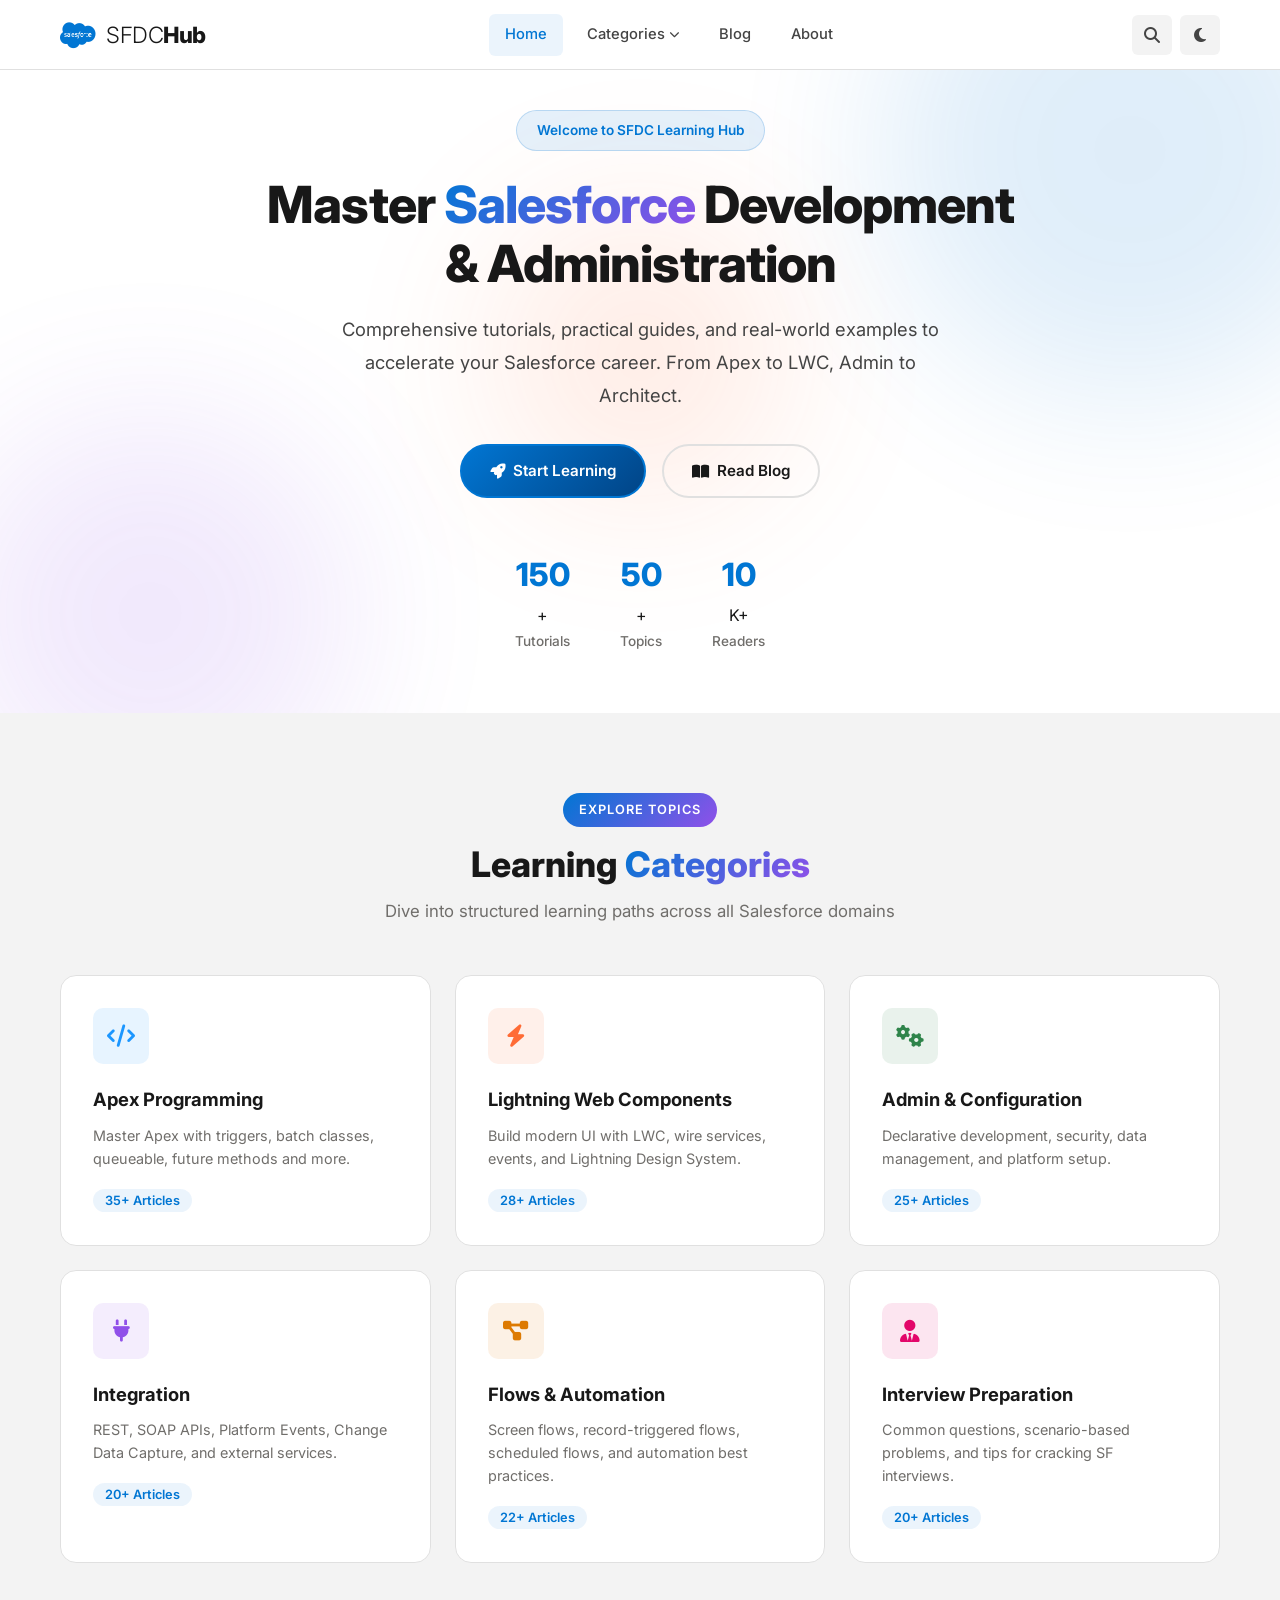
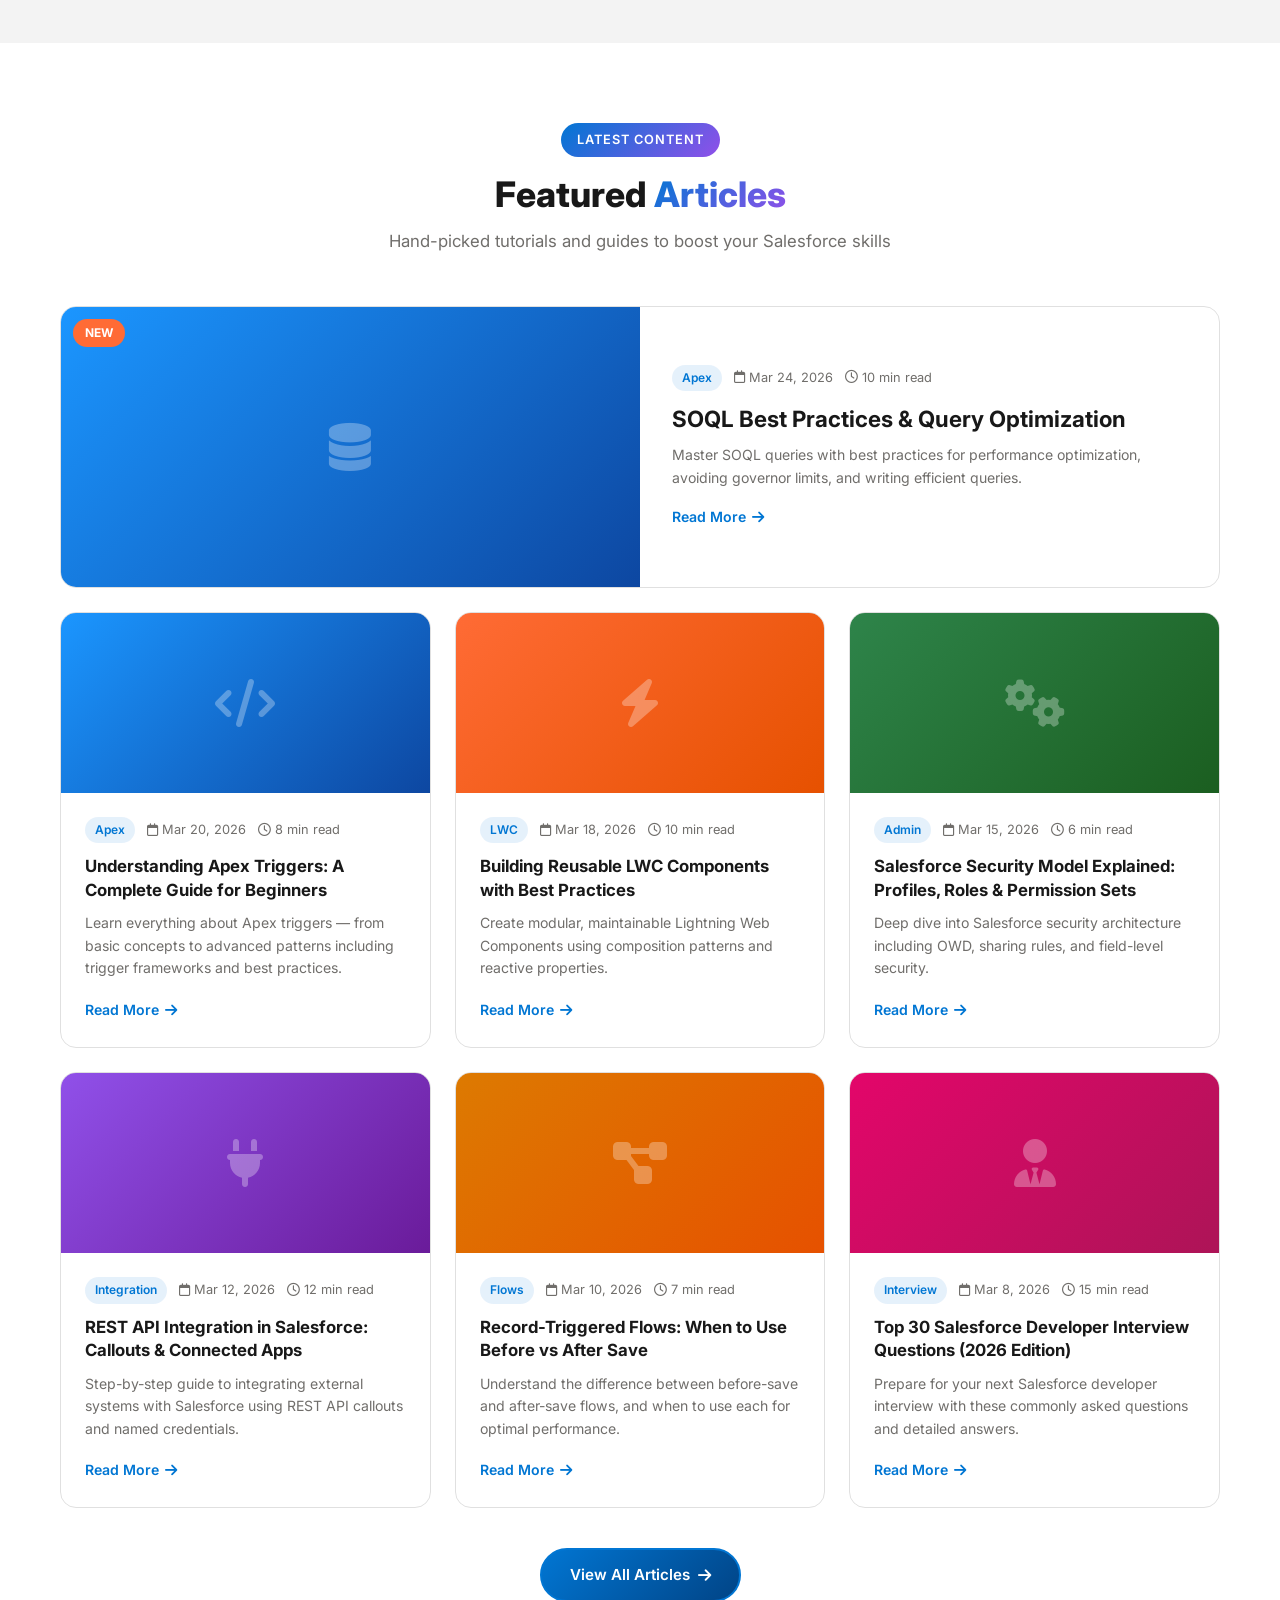
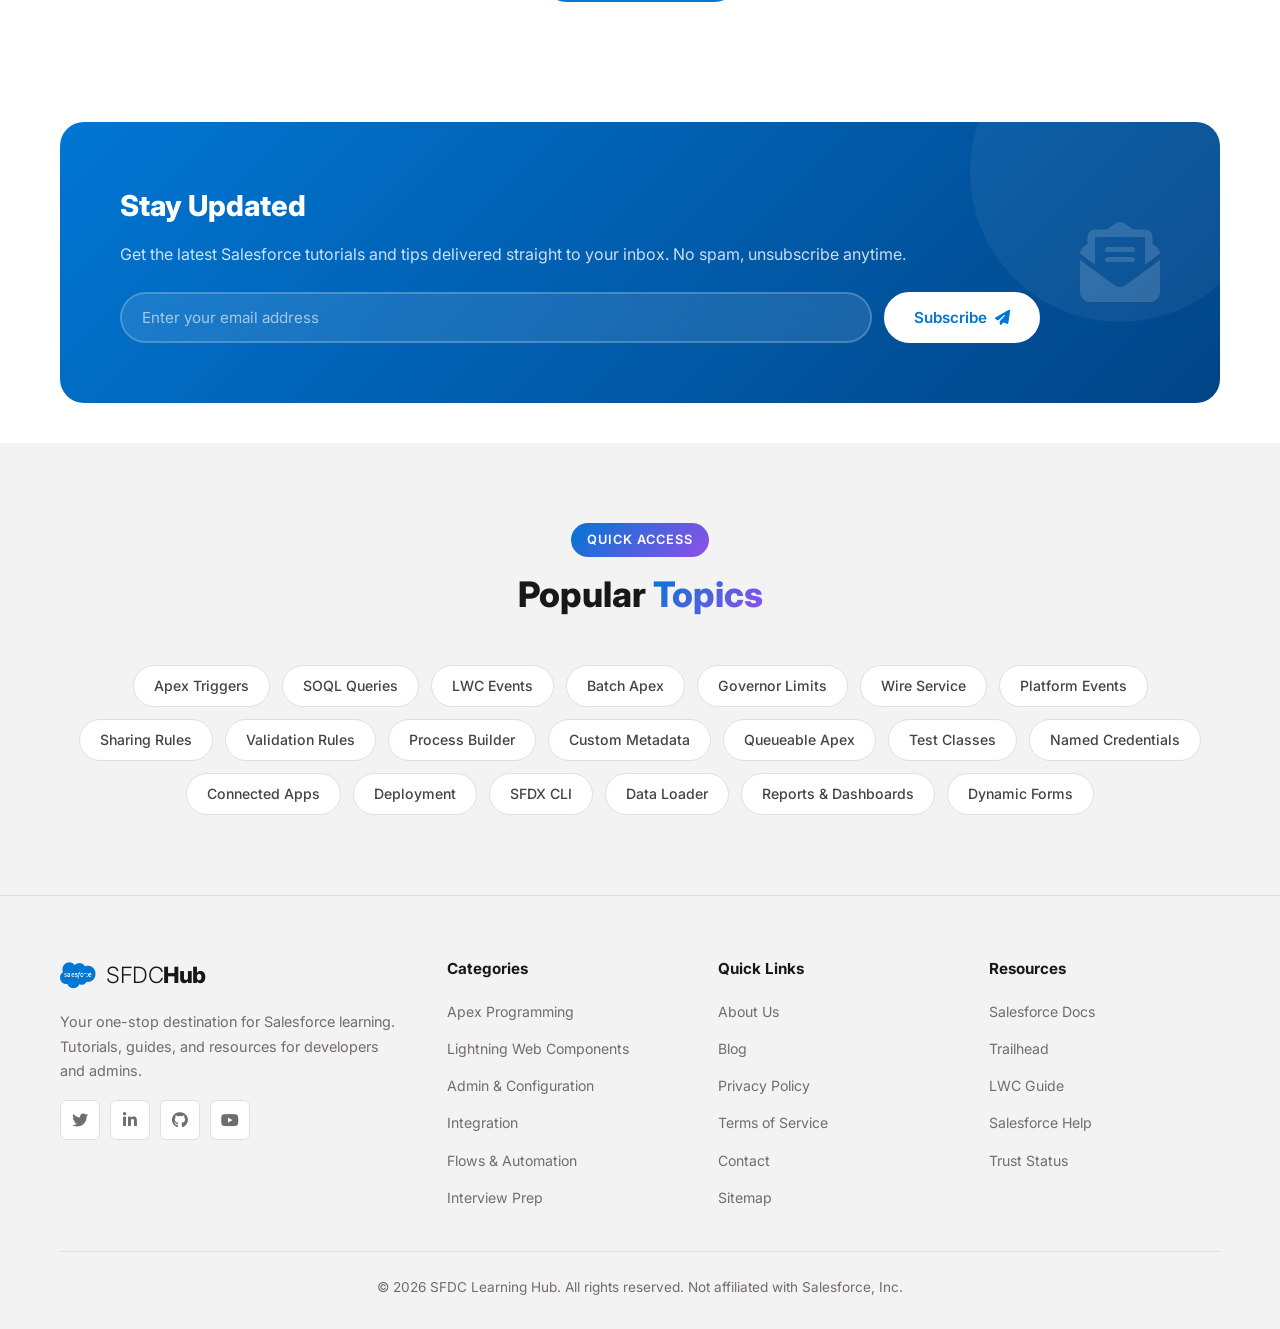
==== commit a2fe0842: "Add publishing system: template, sample post, guide" ====
--- a/index.html
+++ b/index.html
@@ -169,13 +169,32 @@
                 <p>Hand-picked tutorials and guides to boost your Salesforce skills</p>
             </div>
             <div class="posts-grid">
+                <!-- Post 0 - NEW -->
+                <article class="post-card featured-post">
+                    <div class="post-image">
+                        <div class="post-image-placeholder" style="--bg: linear-gradient(135deg, #1B96FF, #0D47A1);">
+                            <i class="fas fa-database"></i>
+                        </div>
+                        <span class="post-badge">New</span>
+                    </div>
+                    <div class="post-content">
+                        <div class="post-meta">
+                            <span class="post-category">Apex</span>
+                            <span class="post-date"><i class="far fa-calendar"></i> Mar 24, 2026</span>
+                            <span class="post-read"><i class="far fa-clock"></i> 10 min read</span>
+                        </div>
+                        <h3><a href="posts/soql-best-practices.html">SOQL Best Practices & Query Optimization</a></h3>
+                        <p>Master SOQL queries with best practices for performance optimization, avoiding governor limits, and writing efficient queries.</p>
+                        <a href="posts/soql-best-practices.html" class="read-more">Read More <i class="fas fa-arrow-right"></i></a>
+                    </div>
+                </article>
+
                 <!-- Post 1 -->
-                <article class="post-card featured-post">
+                <article class="post-card">
                     <div class="post-image">
                         <div class="post-image-placeholder" style="--bg: linear-gradient(135deg, #1B96FF, #0D47A1);">
                             <i class="fas fa-code"></i>
                         </div>
-                        <span class="post-badge">Featured</span>
                     </div>
                     <div class="post-content">
                         <div class="post-meta">
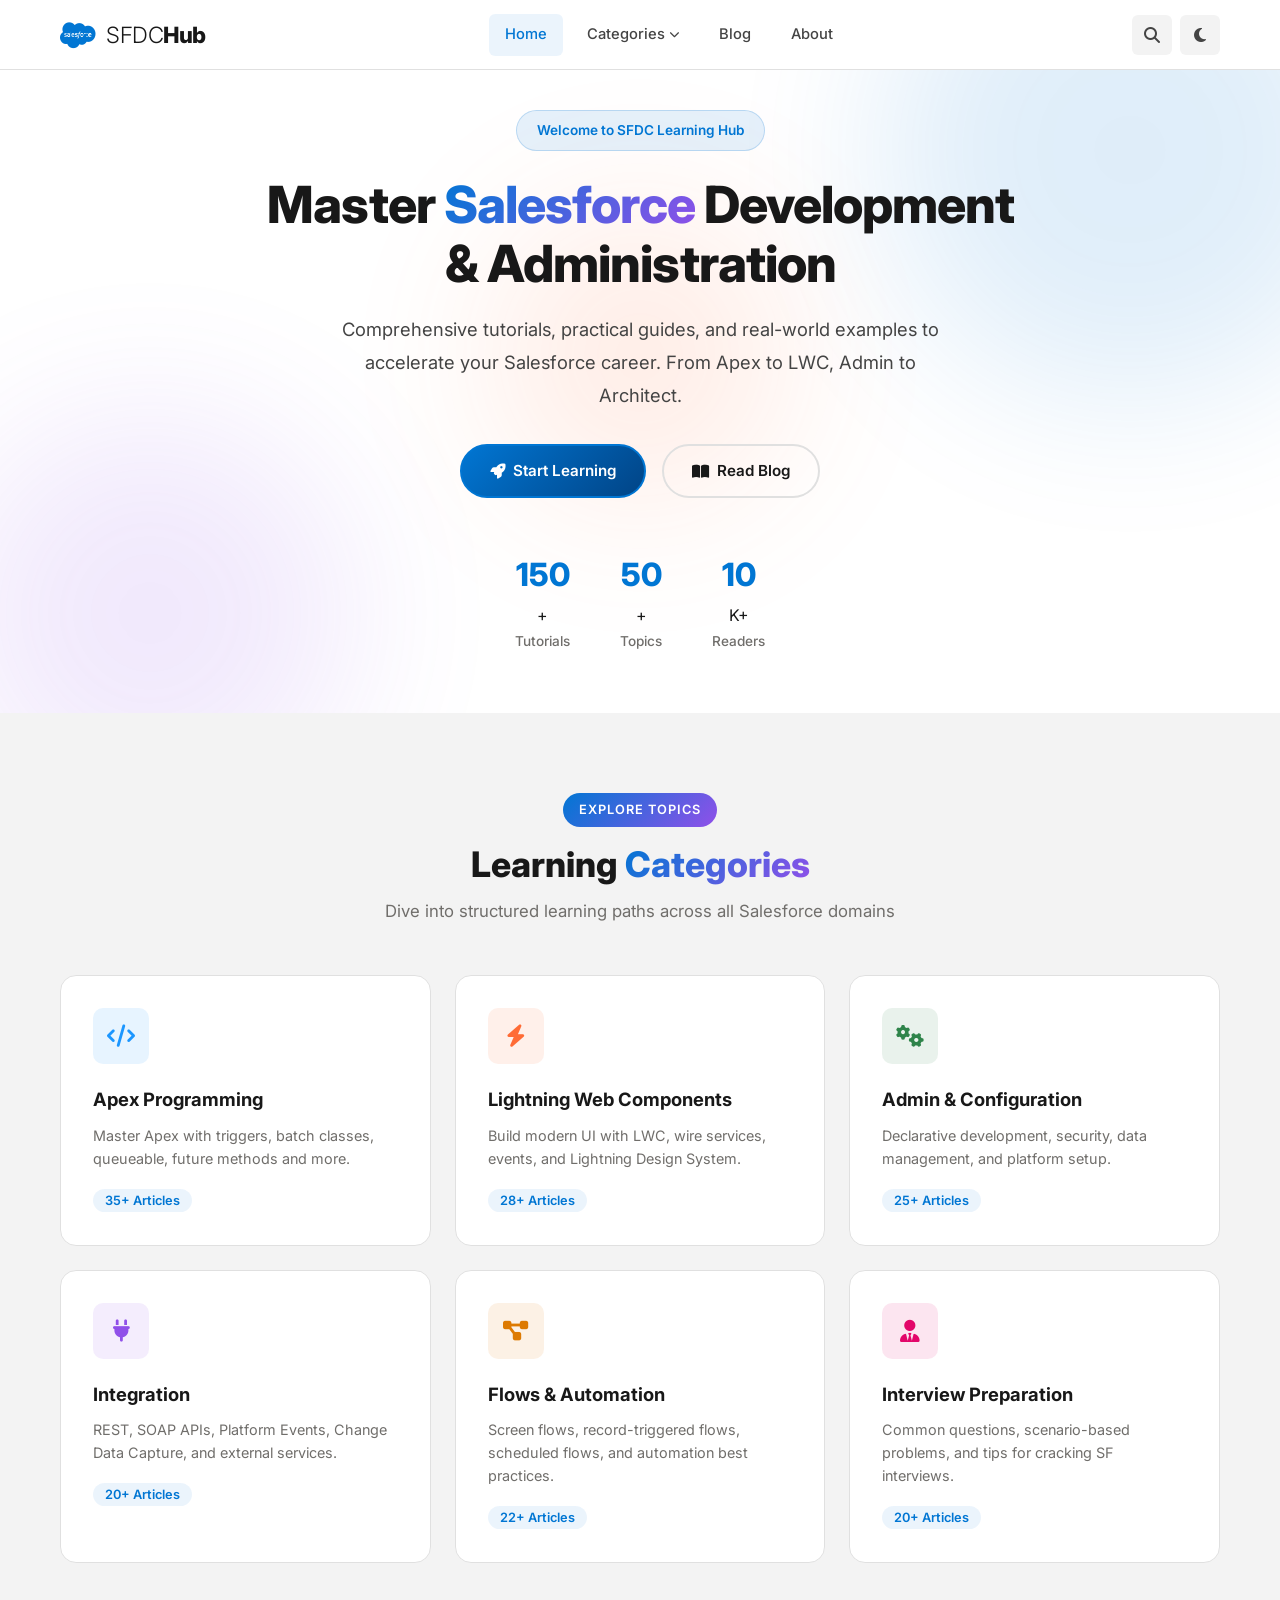
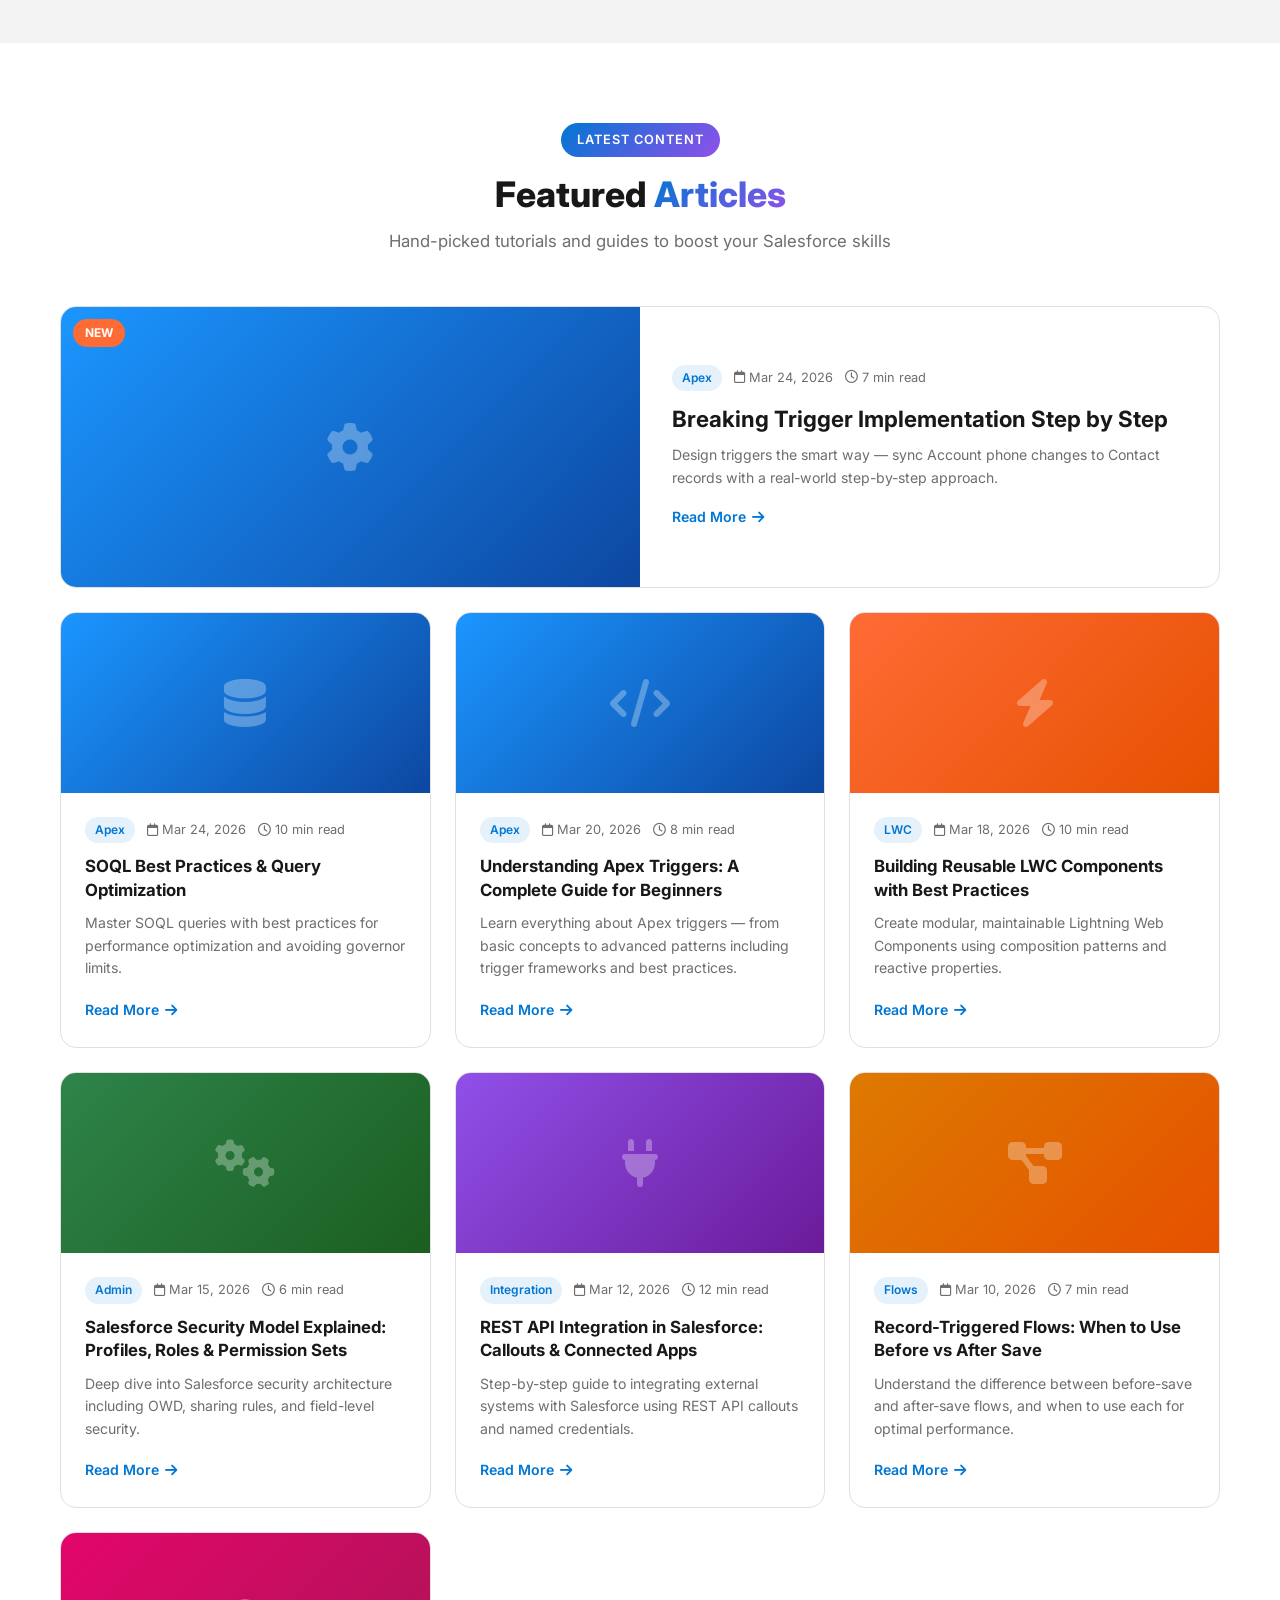
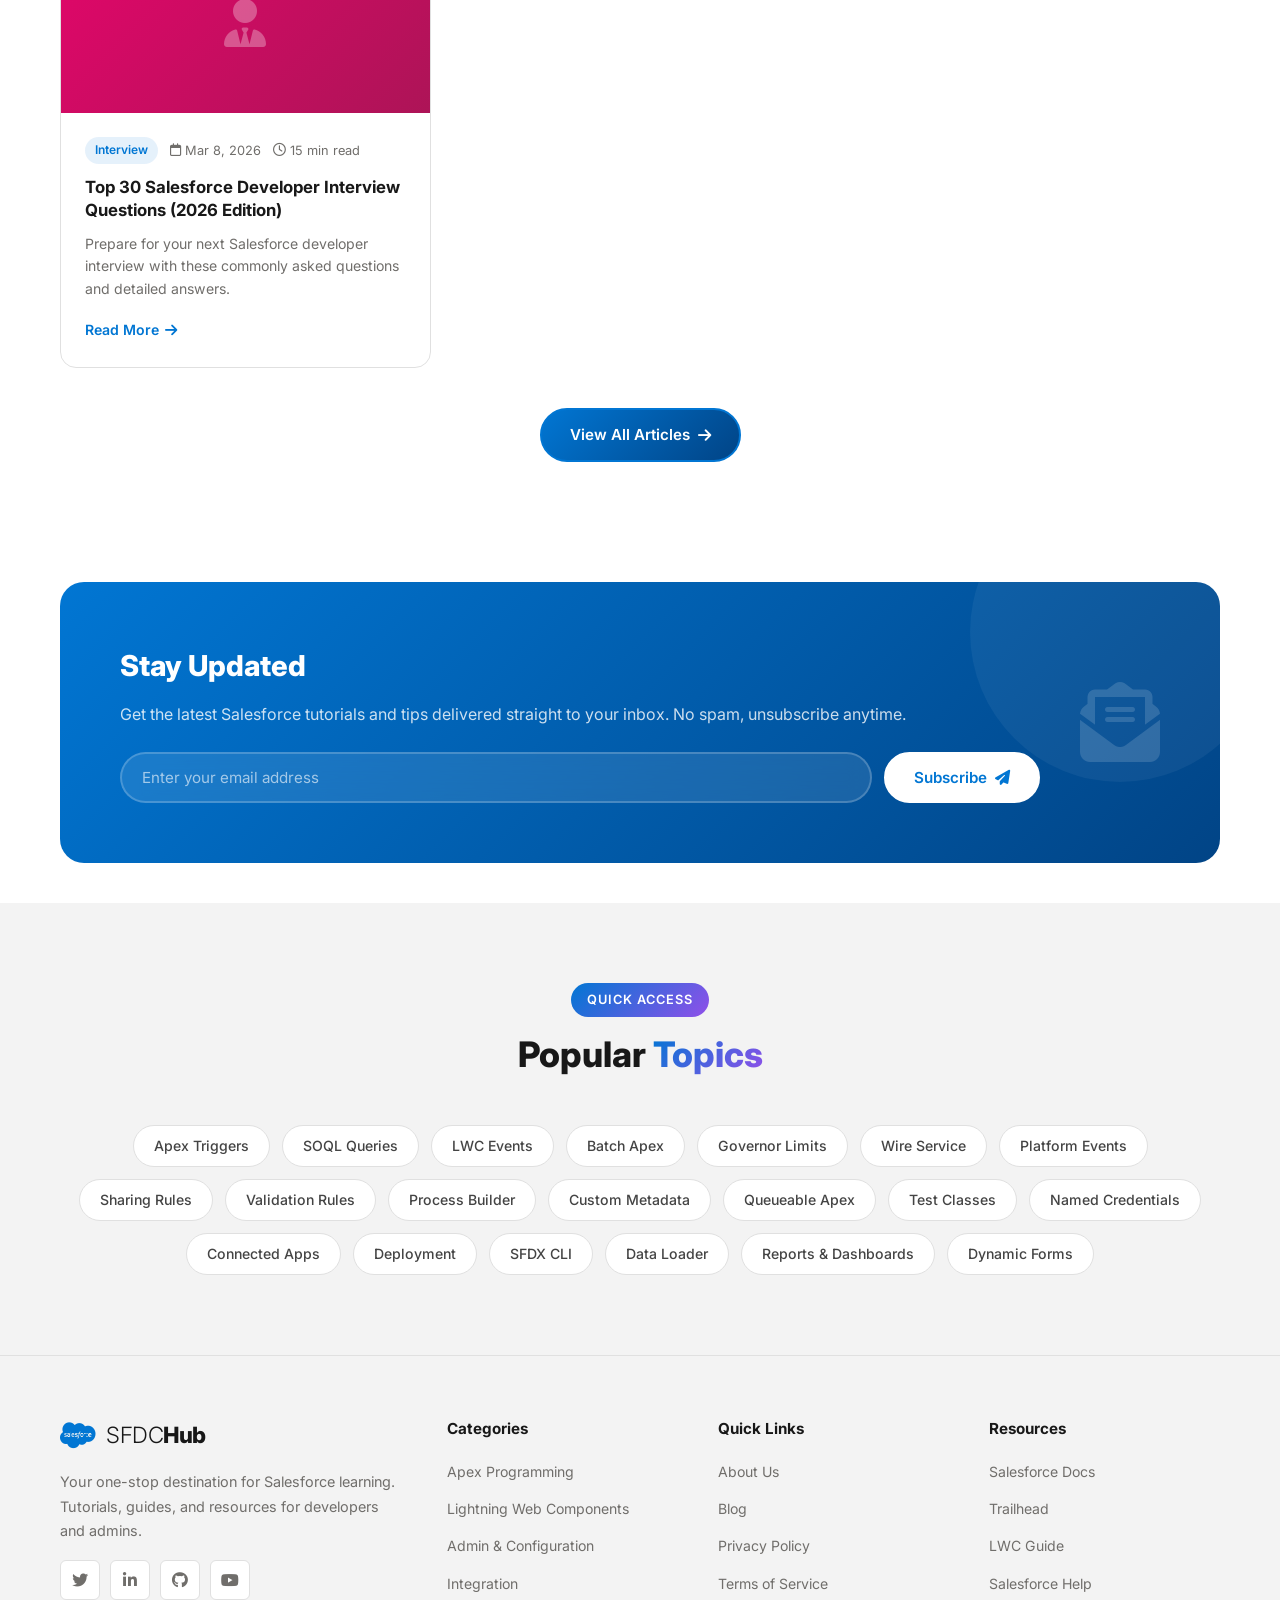
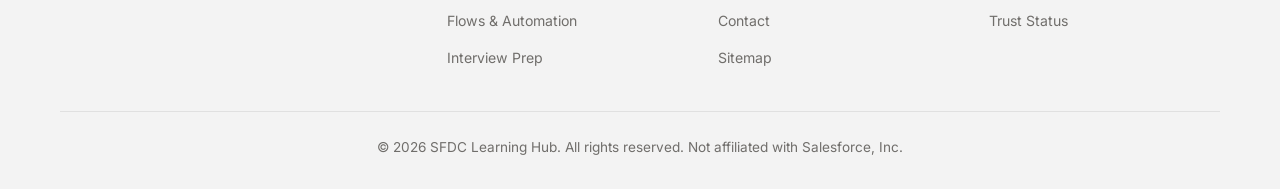
==== commit 17450727: "Published: Breaking Trigger Implementation Step by Step" ====
--- a/index.html
+++ b/index.html
@@ -169,13 +169,32 @@
                 <p>Hand-picked tutorials and guides to boost your Salesforce skills</p>
             </div>
             <div class="posts-grid">
-                <!-- Post 0 - NEW -->
+                <!-- Latest Post -->
                 <article class="post-card featured-post">
+                    <div class="post-image">
+                        <div class="post-image-placeholder" style="--bg: linear-gradient(135deg, #1B96FF, #0D47A1);">
+                            <i class="fas fa-cog"></i>
+                        </div>
+                        <span class="post-badge">New</span>
+                    </div>
+                    <div class="post-content">
+                        <div class="post-meta">
+                            <span class="post-category">Apex</span>
+                            <span class="post-date"><i class="far fa-calendar"></i> Mar 24, 2026</span>
+                            <span class="post-read"><i class="far fa-clock"></i> 7 min read</span>
+                        </div>
+                        <h3><a href="posts/trigger-implementation-step-by-step.html">Breaking Trigger Implementation Step by Step</a></h3>
+                        <p>Design triggers the smart way &mdash; sync Account phone changes to Contact records with a real-world step-by-step approach.</p>
+                        <a href="posts/trigger-implementation-step-by-step.html" class="read-more">Read More <i class="fas fa-arrow-right"></i></a>
+                    </div>
+                </article>
+
+                <!-- SOQL Post -->
+                <article class="post-card">
                     <div class="post-image">
                         <div class="post-image-placeholder" style="--bg: linear-gradient(135deg, #1B96FF, #0D47A1);">
                             <i class="fas fa-database"></i>
                         </div>
-                        <span class="post-badge">New</span>
                     </div>
                     <div class="post-content">
                         <div class="post-meta">
@@ -184,7 +203,7 @@
                             <span class="post-read"><i class="far fa-clock"></i> 10 min read</span>
                         </div>
                         <h3><a href="posts/soql-best-practices.html">SOQL Best Practices & Query Optimization</a></h3>
-                        <p>Master SOQL queries with best practices for performance optimization, avoiding governor limits, and writing efficient queries.</p>
+                        <p>Master SOQL queries with best practices for performance optimization and avoiding governor limits.</p>
                         <a href="posts/soql-best-practices.html" class="read-more">Read More <i class="fas fa-arrow-right"></i></a>
                     </div>
                 </article>
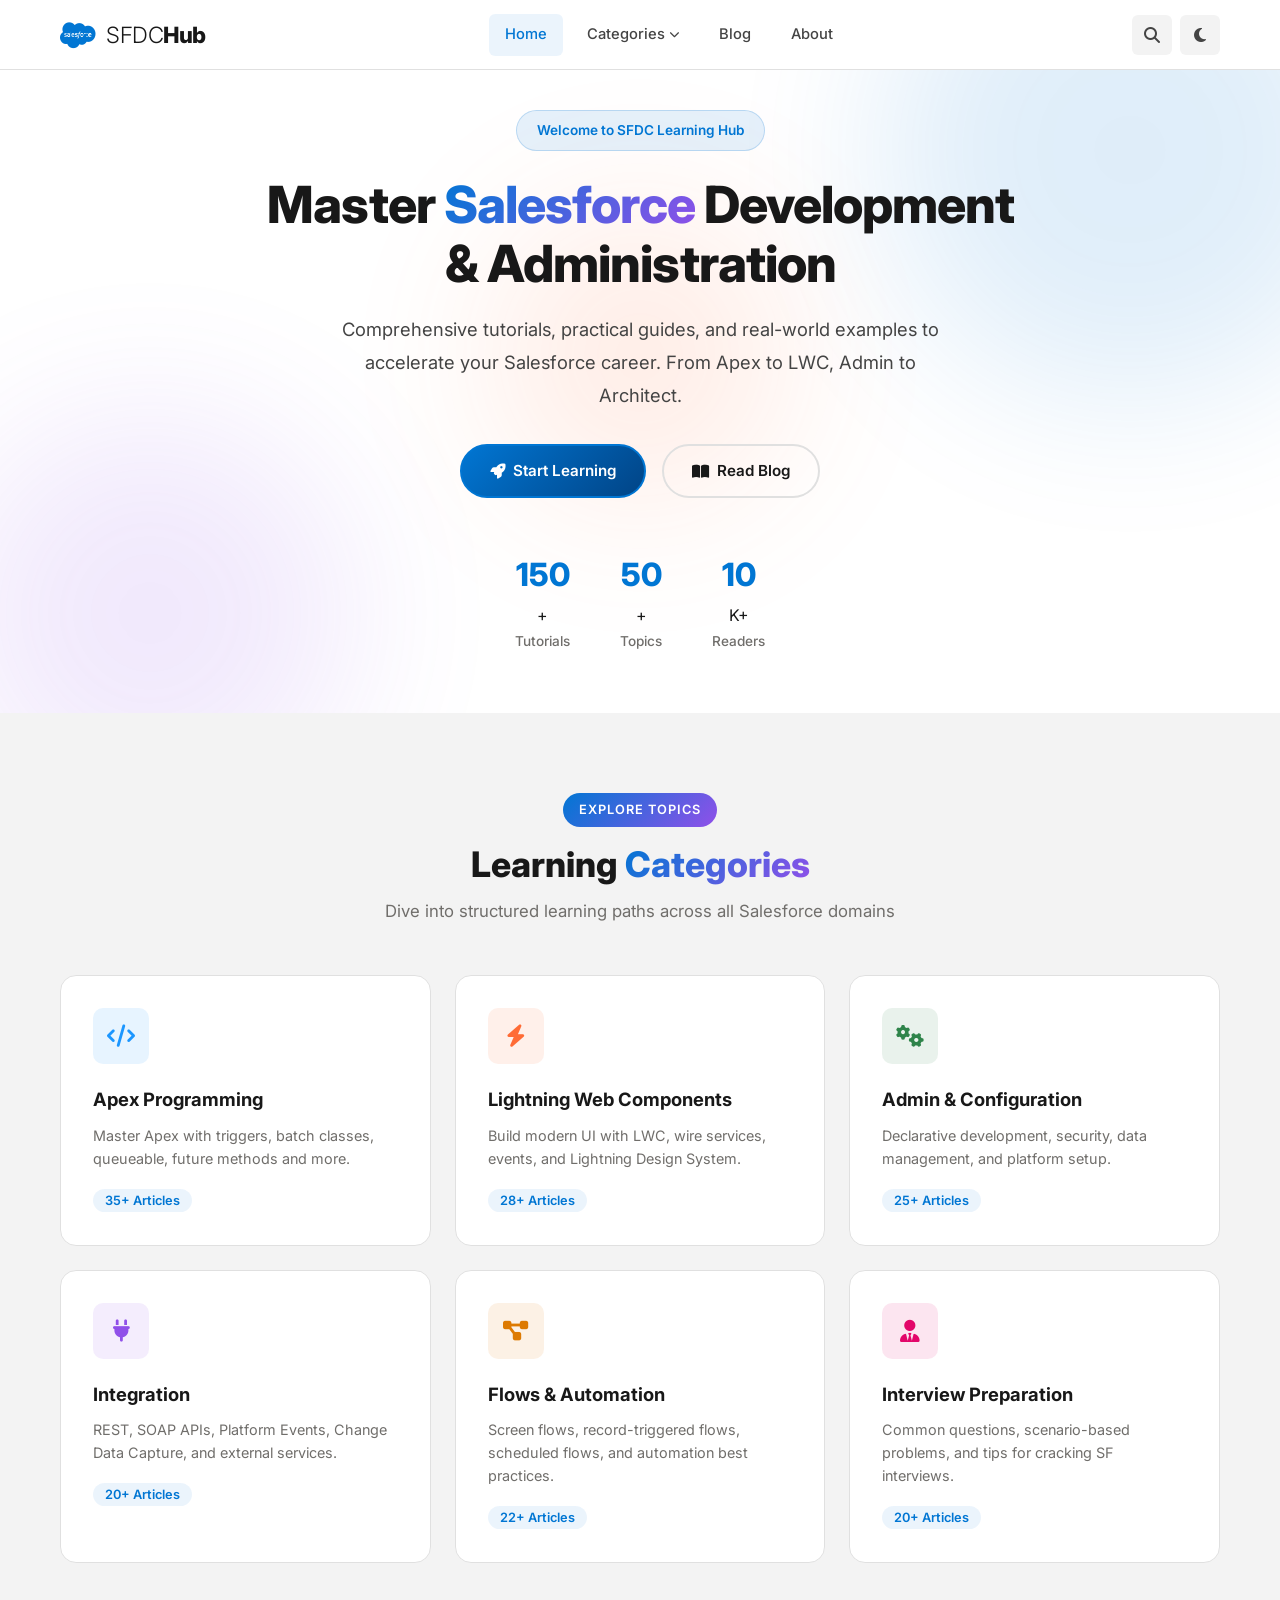
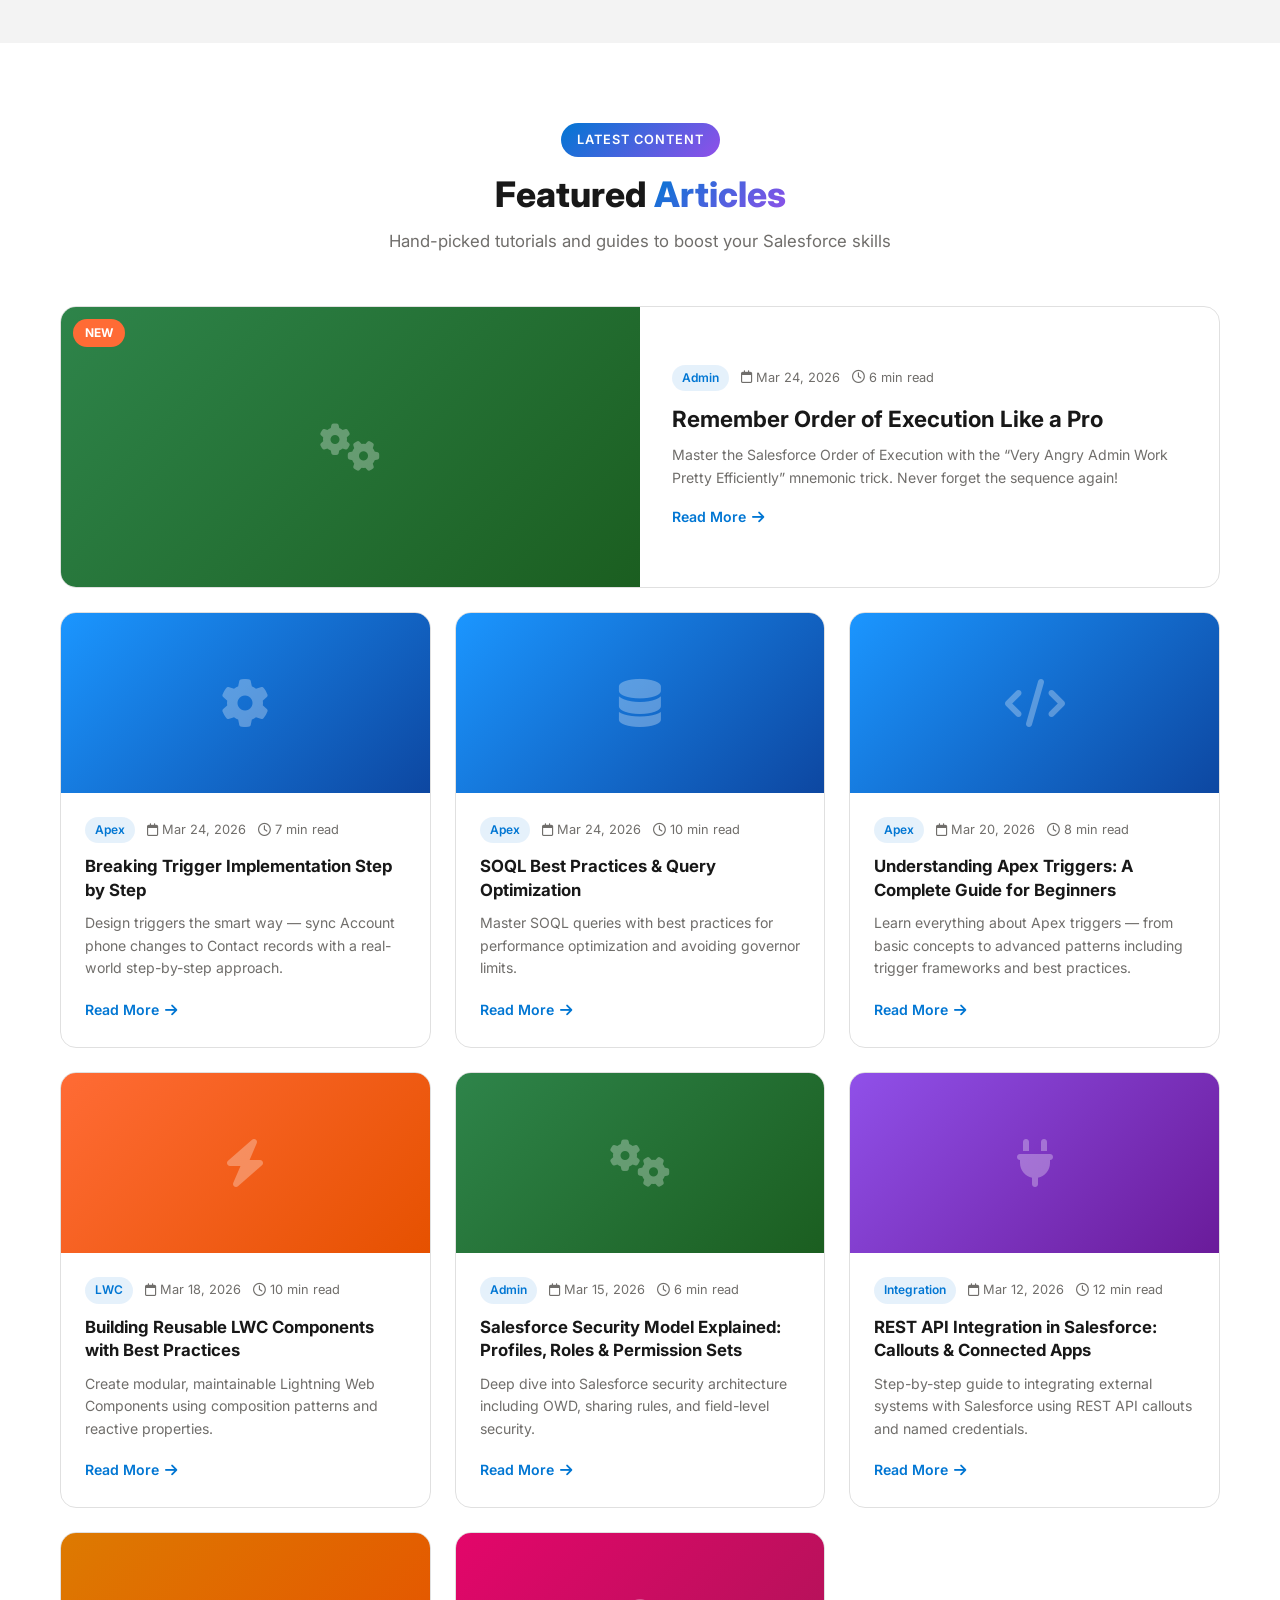
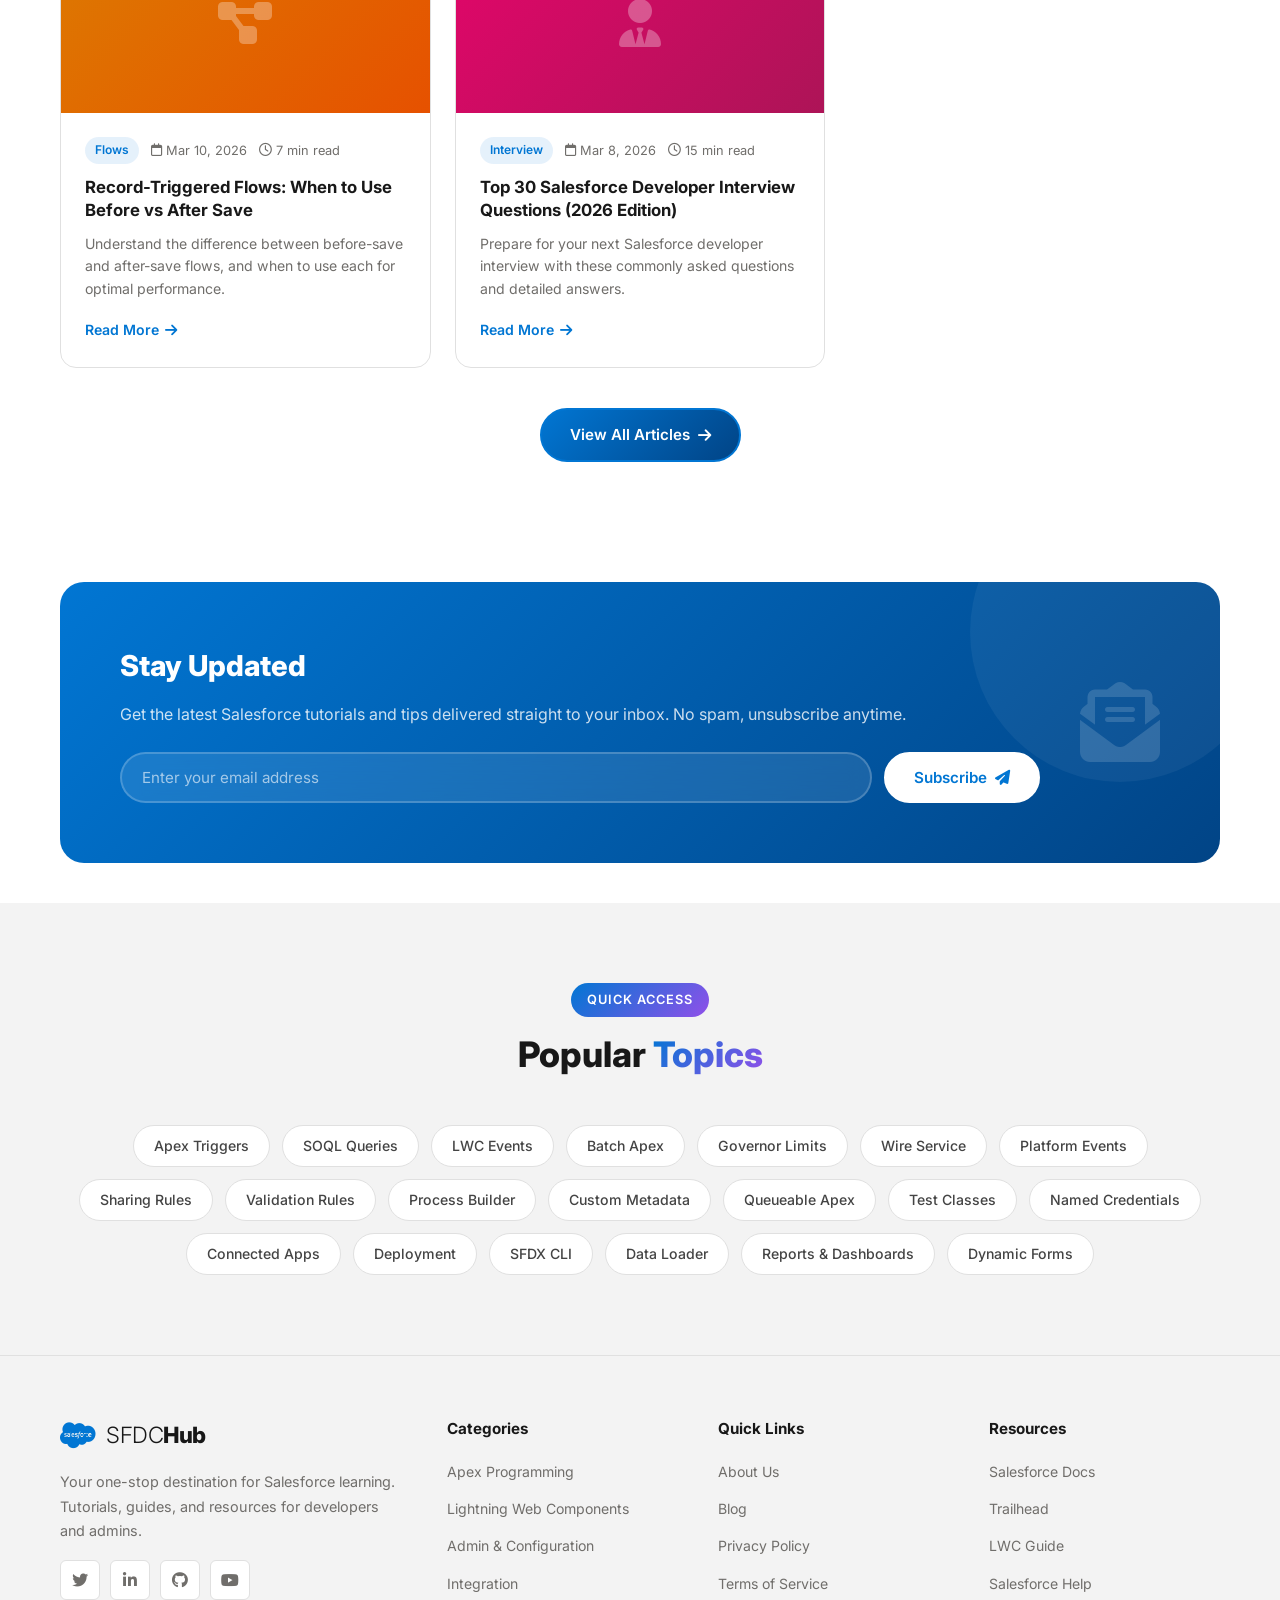
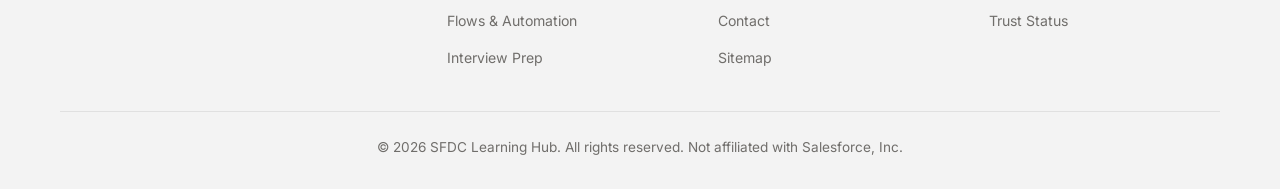
==== commit c6ea86b1: "Published: Remember Order of Execution Like a Pro" ====
--- a/index.html
+++ b/index.html
@@ -172,10 +172,29 @@
                 <!-- Latest Post -->
                 <article class="post-card featured-post">
                     <div class="post-image">
+                        <div class="post-image-placeholder" style="--bg: linear-gradient(135deg, #2E844A, #1B5E20);">
+                            <i class="fas fa-cogs"></i>
+                        </div>
+                        <span class="post-badge">New</span>
+                    </div>
+                    <div class="post-content">
+                        <div class="post-meta">
+                            <span class="post-category">Admin</span>
+                            <span class="post-date"><i class="far fa-calendar"></i> Mar 24, 2026</span>
+                            <span class="post-read"><i class="far fa-clock"></i> 6 min read</span>
+                        </div>
+                        <h3><a href="posts/order-of-execution.html">Remember Order of Execution Like a Pro</a></h3>
+                        <p>Master the Salesforce Order of Execution with the &ldquo;Very Angry Admin Work Pretty Efficiently&rdquo; mnemonic trick. Never forget the sequence again!</p>
+                        <a href="posts/order-of-execution.html" class="read-more">Read More <i class="fas fa-arrow-right"></i></a>
+                    </div>
+                </article>
+
+                <!-- Trigger Post -->
+                <article class="post-card">
+                    <div class="post-image">
                         <div class="post-image-placeholder" style="--bg: linear-gradient(135deg, #1B96FF, #0D47A1);">
                             <i class="fas fa-cog"></i>
                         </div>
-                        <span class="post-badge">New</span>
                     </div>
                     <div class="post-content">
                         <div class="post-meta">
